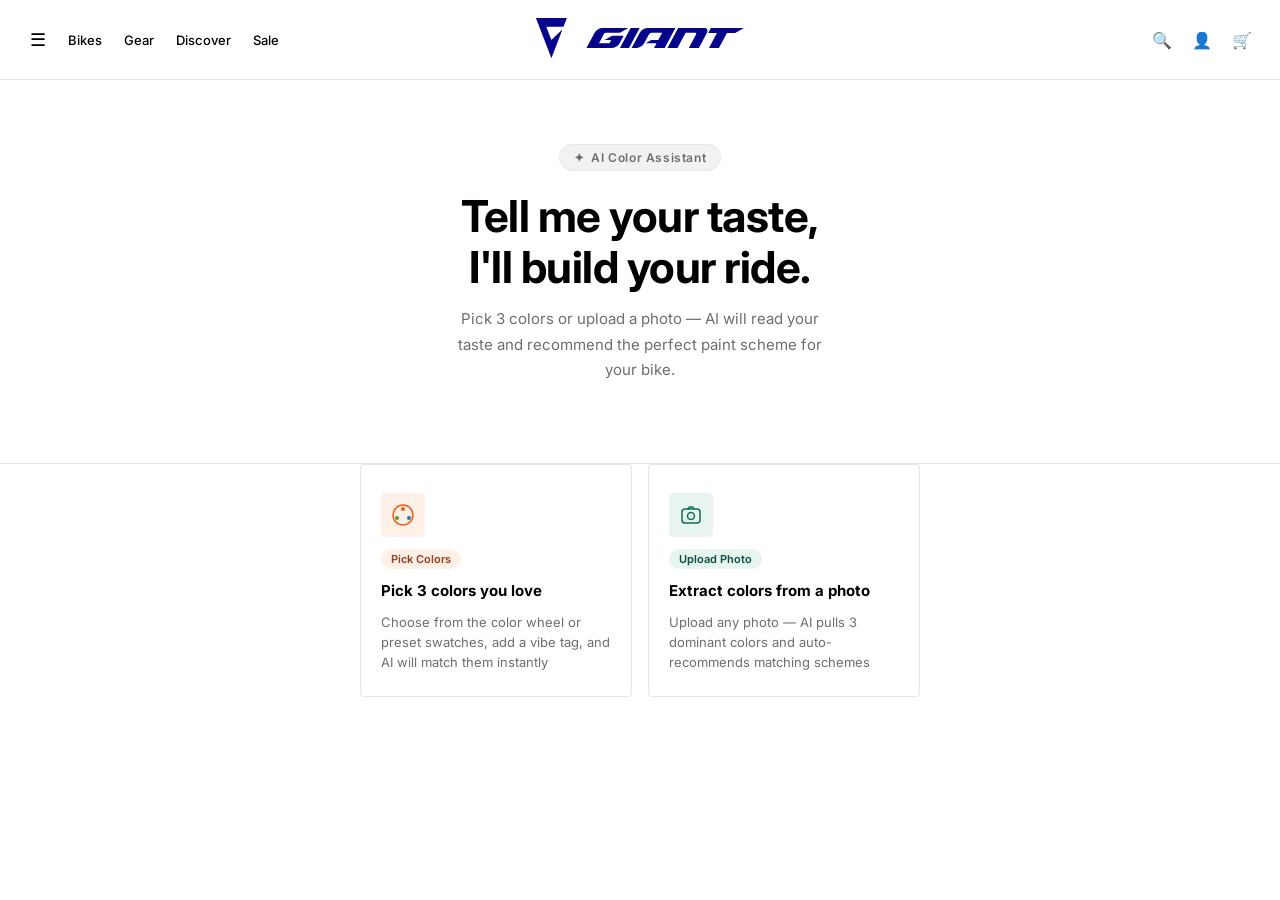
==== ai-color-match.html @ a57afad5 "Initial commit - Giant Propel Advanced SL 2027 bike customizer" ====
<!DOCTYPE html>
<html lang="en">
<head>
<meta charset="UTF-8">
<meta name="viewport" content="width=device-width, initial-scale=1.0">
<title>AI Color Match — Giant Custom Paint Program</title>
<link rel="preconnect" href="https://fonts.googleapis.com">
<link href="https://fonts.googleapis.com/css2?family=Inter:wght@300;400;500;600;700;800&display=swap" rel="stylesheet">
<style>
/* ── Reset & Tokens ────────────────────────────────────── */
*,*::before,*::after{box-sizing:border-box;margin:0;padding:0}
:root{
  --black:#000;--white:#fff;
  --gray-50:#F2F2F2;--gray-100:#E5E5E5;--gray-200:#D0D0D0;
  --gray-400:#9A9A9A;--gray-600:#6E6E6E;--gray-900:#111;
  --orange:#E8601A;--blue:#3A6EA5;--ice:#D4EAF7;
  --silver:#C0C0C0;--g-white:#F5F5F5;--g-black:#1A1A1A;
  --green:#639922;--pink:#993556;
  --radius-sm:3px;--radius-md:5px;--radius-lg:8px;--radius-full:999px;
  --giant-blue:#06038D;
  --nav-h:80px;
  --ease:cubic-bezier(.4,0,.2,1);
  --dur:.28s;
}
body{font-family:'Inter','Helvetica Neue',Arial,sans-serif;-webkit-font-smoothing:antialiased;background:var(--white);color:var(--black);min-height:100vh;overflow-x:hidden}
button{cursor:pointer;font-family:inherit;border:none;background:none}
input{font-family:inherit}
svg{display:block}

/* ── Screen router ─────────────────────────────────────── */
.screen{display:none;min-height:100vh;flex-direction:column;animation:fadeUp var(--dur) var(--ease) both}
.screen.active{display:flex}
@keyframes fadeUp{from{opacity:0;transform:translateY(12px)}to{opacity:1;transform:none}}

/* ── Site Nav (shared, matches bike-customizer) ─────────── */
.site-nav{
  position:sticky;top:0;z-index:50;
  height:var(--nav-h);background:var(--white);border-bottom:1px solid var(--gray-100);
  display:grid;grid-template-columns:1fr auto 1fr;align-items:center;
  padding:0 20px;flex-shrink:0;
}
.nav-left{display:flex;align-items:center;gap:2px;}
.nav-hamburger{width:36px;height:36px;display:flex;align-items:center;justify-content:center;background:none;border:none;cursor:pointer;font-size:18px;color:var(--black);border-radius:4px;transition:background .12s;}
.nav-hamburger:hover{background:var(--gray-50);}
.nav-link{font-size:13px;font-weight:500;color:var(--black);padding:8px 10px;background:none;border:none;cursor:pointer;white-space:nowrap;border-radius:4px;transition:background .12s;}
.nav-link:hover{background:var(--gray-50);}
.nav-center{display:flex;justify-content:center;align-items:center;}
.nav-center img{height:60px;}
.nav-right{display:flex;align-items:center;justify-content:flex-end;gap:4px;}
.nav-icon{width:36px;height:36px;display:flex;align-items:center;justify-content:center;background:none;border:none;cursor:pointer;font-size:16px;color:var(--black);border-radius:4px;transition:background .12s;}
.nav-icon:hover{background:var(--gray-50);}
/* Back strip below nav for inner screens */
.page-back{display:flex;align-items:center;justify-content:space-between;padding:10px 0 4px;margin-bottom:4px;}
.btn-back-link{font-size:13px;font-weight:600;color:var(--gray-600);display:inline-flex;align-items:center;gap:5px;padding:5px 0;background:none;border:none;cursor:pointer;border-radius:3px;transition:color .15s;}
.btn-back-link:hover{color:var(--black);}
.nav-step{font-size:11px;font-weight:600;color:var(--gray-400);letter-spacing:.05em;}

/* ── Buttons ───────────────────────────────────────────── */
.btn{display:inline-flex;align-items:center;justify-content:center;gap:8px;padding:0 20px;height:44px;border-radius:3px;font-size:13px;font-weight:700;letter-spacing:.04em;transition:all .18s;white-space:nowrap}
.btn-primary{background:var(--black);color:var(--white)}
.btn-primary:hover{opacity:.82}
.btn-primary:disabled{background:var(--gray-200);color:var(--gray-400);cursor:not-allowed}
.btn-outline{background:var(--white);color:var(--black);border:1px solid var(--gray-200)}
.btn-outline:hover{border-color:var(--black)}
.btn-ghost{color:var(--gray-600)}
.btn-ghost:hover{color:var(--black)}
.btn-lg{height:50px;font-size:13px;padding:0 28px;border-radius:3px;text-transform:uppercase;}
.btn-full{width:100%}

/* ── Cards ─────────────────────────────────────────────── */
.card{background:var(--white);border-radius:4px;border:1px solid var(--gray-100)}

/* ── Page container ────────────────────────────────────── */
.page{flex:1;max-width:600px;margin:0 auto;padding:32px 20px 48px;width:100%}
.page-title{font-size:20px;font-weight:800;letter-spacing:-.02em;margin-bottom:6px}
.page-sub{font-size:14px;color:var(--gray-600);line-height:1.6;margin-bottom:28px}

/* ── Section label ─────────────────────────────────────── */
.lbl{font-size:11px;font-weight:600;letter-spacing:.1em;text-transform:uppercase;color:var(--gray-400);margin-bottom:10px}

/* ════════════════════════════════════════════════════════
   SCREEN 0 — ENTRY
═══════════════════════════════════════════════════════ */
#s-entry .hero{
  padding:64px 32px 44px;text-align:center;background:var(--white);
  border-bottom:1px solid var(--gray-100);
}
#s-entry .hero h1{font-size:clamp(28px,5vw,42px);font-weight:800;line-height:1.1;letter-spacing:-.03em;margin-bottom:14px}
#s-entry .hero p{font-size:15px;color:var(--gray-600);max-width:380px;margin:0 auto 32px;line-height:1.7}
.entry-cards{display:grid;grid-template-columns:1fr 1fr;gap:16px;max-width:600px;margin:0 auto;padding:0 20px 60px}
.entry-card{
  padding:28px 20px 24px;background:var(--white);border-radius:4px;
  border:1px solid var(--gray-100);cursor:pointer;transition:border-color .18s,transform .18s;
  display:flex;flex-direction:column;gap:12px;text-align:left;
}
.entry-card:hover{border-color:var(--black);transform:translateY(-2px)}
.entry-card-icon{
  width:44px;height:44px;border-radius:var(--radius-md);
  display:flex;align-items:center;justify-content:center;font-size:20px;
}
.entry-card h3{font-size:15px;font-weight:700}
.entry-card p{font-size:13px;color:var(--gray-600);line-height:1.55}
.entry-card .badge{font-size:11px;font-weight:600;padding:3px 10px;border-radius:var(--radius-full);width:fit-content}

/* ════════════════════════════════════════════════════════
   SCREEN 1A — COLOR PICKER
═══════════════════════════════════════════════════════ */
.color-wheel-wrap{
  position:relative;width:200px;height:200px;margin:0 auto 24px;cursor:crosshair;
}
#hueCanvas{border-radius:50%;display:block}
.wheel-cursor{
  position:absolute;width:18px;height:18px;border-radius:50%;border:2.5px solid var(--white);
  box-shadow:0 0 0 1.5px rgba(0,0,0,.3);pointer-events:none;transform:translate(-50%,-50%);
  transition:background .05s;
}

.presets{display:flex;gap:8px;flex-wrap:wrap;margin-bottom:24px}
.preset-sw{
  width:32px;height:32px;border-radius:50%;cursor:pointer;border:2px solid transparent;
  transition:transform .15s,border-color .15s;flex-shrink:0;position:relative;
}
.preset-sw:hover{transform:scale(1.15)}
.preset-sw.active::after{
  content:'';position:absolute;inset:-4px;border-radius:50%;border:2px solid var(--black);
}

.slots{display:flex;gap:10px;margin-bottom:24px}
.slot{
  flex:1;height:60px;border-radius:var(--radius-md);border:1.5px dashed var(--gray-200);
  display:flex;align-items:center;justify-content:center;position:relative;overflow:hidden;
  cursor:pointer;transition:border-color .15s;
}
.slot:hover{border-color:var(--gray-400)}
.slot.filled{border-style:solid;border-color:transparent}
.slot-empty-txt{font-size:12px;color:var(--gray-400)}
.slot-name{position:absolute;bottom:5px;left:0;right:0;text-align:center;font-size:10px;font-weight:600;color:rgba(255,255,255,.9)}
.slot-name.dark{color:rgba(0,0,0,.5)}
.slot-del{
  position:absolute;top:4px;right:4px;width:16px;height:16px;border-radius:50%;
  background:rgba(0,0,0,.3);color:var(--white);font-size:9px;display:none;
  align-items:center;justify-content:center;line-height:1;
}
.slot.filled:hover .slot-del{display:flex}

.mood-tags{display:flex;flex-wrap:wrap;gap:8px;margin-bottom:28px}
.mood-tag{
  padding:5px 14px;border-radius:3px;font-size:12px;font-weight:600;
  letter-spacing:.03em;
  border:1px solid var(--gray-200);background:var(--white);color:var(--gray-600);
  cursor:pointer;transition:all .15s;
}
.mood-tag:hover{border-color:var(--black);color:var(--black)}
.mood-tag.active{background:var(--black);color:var(--white);border-color:var(--black)}

/* ════════════════════════════════════════════════════════
   SCREEN 1B — PHOTO UPLOAD
═══════════════════════════════════════════════════════ */
.drop-zone{
  border:2px dashed var(--gray-200);border-radius:4px;
  padding:48px 24px;text-align:center;cursor:pointer;transition:border-color .18s,background .18s;
  margin-bottom:20px;
}
.drop-zone:hover,.drop-zone.drag-over{border-color:var(--black);background:#f9f9f9}
.drop-icon{
  width:52px;height:52px;border-radius:var(--radius-md);background:var(--gray-50);
  border:1px solid var(--gray-100);display:flex;align-items:center;justify-content:center;
  margin:0 auto 14px;font-size:22px;
}
.drop-zone h3{font-size:15px;font-weight:600;margin-bottom:6px}
.drop-zone p{font-size:13px;color:var(--gray-600)}
.drop-btn-row{display:flex;gap:10px;justify-content:center;margin-top:16px}

.photo-result-wrap{display:none}
.photo-preview-box{
  position:relative;width:100%;padding-top:56.25%;border-radius:var(--radius-md);
  overflow:hidden;background:var(--gray-100);margin-bottom:16px;
}
.photo-preview-box img,.photo-preview-box canvas{
  position:absolute;inset:0;width:100%;height:100%;object-fit:cover;
}
.photo-preview-box canvas{pointer-events:none}
.pin{
  position:absolute;width:30px;height:30px;border-radius:50%;border:2.5px solid var(--white);
  box-shadow:0 1px 6px rgba(0,0,0,.3);cursor:grab;transform:translate(-50%,-50%);
  transition:transform .1s;display:flex;align-items:center;justify-content:center;
  font-size:10px;font-weight:700;color:var(--white);
}
.pin:active{cursor:grabbing;transform:translate(-50%,-50%) scale(1.15)}
.pin.dark-label{color:rgba(0,0,0,.6)}

.extracted-swatches{display:flex;gap:10px;margin-bottom:8px}
.ext-sw{
  flex:1;border-radius:var(--radius-md);overflow:hidden;
  border:1px solid var(--gray-100);transition:border-color .15s;
}
.ext-sw:hover{border-color:var(--gray-400)}
.ext-color{height:48px;transition:background .3s}
.ext-info{padding:8px 10px;display:flex;justify-content:space-between;align-items:center}
.ext-hex{font-size:11px;font-weight:600;font-family:monospace;color:var(--gray-600)}
.ext-swap{font-size:11px;color:var(--gray-400);text-decoration:underline;cursor:pointer}
.ext-swap:hover{color:var(--black)}

/* ════════════════════════════════════════════════════════
   SCREEN 2 — AI LOADING
═══════════════════════════════════════════════════════ */
#s-loading{background:var(--white);align-items:center;justify-content:center}
.loading-center{text-align:center;padding:40px 24px}
.spinner-ring{
  width:72px;height:72px;border-radius:50%;margin:0 auto 32px;
  border:3px solid var(--gray-100);border-top-color:var(--black);
  animation:spin .9s linear infinite;
}
@keyframes spin{to{transform:rotate(360deg)}}
.loading-msg{font-size:17px;font-weight:600;margin-bottom:8px;min-height:28px}
.loading-sub{font-size:13px;color:var(--gray-600);min-height:20px}
.loading-colors{display:flex;gap:10px;justify-content:center;margin-top:28px}
.loading-color-dot{width:20px;height:20px;border-radius:50%;animation:pulse 1.2s ease-in-out infinite}
.loading-color-dot:nth-child(2){animation-delay:.2s}
.loading-color-dot:nth-child(3){animation-delay:.4s}
@keyframes pulse{0%,100%{transform:scale(1);opacity:.6}50%{transform:scale(1.3);opacity:1}}

/* ════════════════════════════════════════════════════════
   SCREEN 3 — RESULTS
═══════════════════════════════════════════════════════ */
.input-summary{
  display:flex;align-items:center;gap:8px;padding:10px 14px;
  background:var(--gray-50);border-radius:4px;margin-bottom:24px;
  border:1px solid var(--gray-100);
}
.inp-dot{width:22px;height:22px;border-radius:50%;flex-shrink:0;border:1px solid var(--gray-100)}
.inp-sep{font-size:12px;color:var(--gray-400)}
.inp-mood{margin-left:auto;font-size:11px;color:var(--gray-600);background:var(--white);padding:3px 10px;border-radius:var(--radius-full);border:1px solid var(--gray-100)}

.result-cards{display:flex;flex-direction:column;gap:12px;margin-bottom:24px}
.result-card{
  border-radius:4px;border:2px solid var(--gray-100);overflow:hidden;
  cursor:pointer;transition:border-color .18s,box-shadow .18s;
}
.result-card:hover{border-color:var(--gray-400)}
.result-card.active{border-color:var(--black);box-shadow:0 0 0 1px var(--black)}
.result-preview{
  height:130px;position:relative;display:flex;align-items:center;justify-content:center;
  overflow:hidden;
}
.result-badge{
  position:absolute;top:10px;left:10px;font-size:10px;font-weight:700;
  padding:3px 9px;border-radius:var(--radius-full);letter-spacing:.04em;
}
.result-body{padding:14px 16px;display:flex;justify-content:space-between;align-items:center;background:var(--white)}
.result-name{font-size:14px;font-weight:700;margin-bottom:3px}
.result-desc{font-size:12px;color:var(--gray-600)}
.result-right{display:flex;flex-direction:column;align-items:flex-end;gap:6px}
.res-dots{display:flex;gap:5px}
.res-dot{width:18px;height:18px;border-radius:50%;border:1px solid var(--gray-100)}
.match-pct{font-size:11px;font-weight:600;color:var(--gray-600);background:var(--gray-50);padding:2px 8px;border-radius:var(--radius-full)}

/* Bike SVG mini in results */
.bike-mini{width:140px;height:80px;flex-shrink:0}

/* Regenerate row */
.regen-row{display:flex;align-items:center;gap:10px;padding:12px 0 0;border-top:1px solid var(--gray-100);margin-bottom:20px}
.regen-row p{font-size:13px;color:var(--gray-600)}
.regen-count{font-size:12px;color:var(--gray-400);margin-left:auto}

/* ════════════════════════════════════════════════════════
   SCREEN 4 — APPLIED
═══════════════════════════════════════════════════════ */
#s-applied .applied-hero{
  background:var(--black);color:var(--white);text-align:center;
  padding:52px 24px 40px;
}
#s-applied .applied-hero h2{font-size:24px;font-weight:700;margin-bottom:8px}
#s-applied .applied-hero p{font-size:14px;color:rgba(255,255,255,.6);line-height:1.6}
.applied-preview{
  max-width:600px;margin:0 auto;padding:28px 20px;
}
.applied-bike{
  background:var(--white);border-radius:4px;border:1px solid var(--gray-100);
  padding:32px 24px;text-align:center;margin-bottom:20px;
}
#appliedBike{width:100%;max-width:420px;margin:0 auto}
.applied-scheme{
  display:flex;gap:10px;align-items:center;padding:16px;
  background:var(--white);border-radius:4px;border:1px solid var(--gray-100);
  margin-bottom:12px;
}
.applied-scheme-name{font-size:14px;font-weight:700;flex:1}
.applied-scheme-dots{display:flex;gap:6px}
.applied-scheme-dot{width:22px;height:22px;border-radius:50%;border:1px solid var(--gray-100)}
.applied-actions{display:flex;gap:10px}

/* ── Step indicator ────────────────────────────────────── */
.steps{display:flex;align-items:center;gap:0;margin-bottom:28px}
.step-node{display:flex;align-items:center;gap:6px;font-size:13px;font-weight:500;color:var(--gray-400)}
.step-node.done{color:var(--gray-400)}
.step-node.active{color:var(--black)}
.step-num{width:24px;height:24px;border-radius:50%;border:1.5px solid currentColor;display:flex;align-items:center;justify-content:center;font-size:11px;font-weight:700;flex-shrink:0}
.step-node.done .step-num{background:var(--black);border-color:var(--black);color:var(--white)}
.step-line{flex:1;height:1px;background:var(--gray-100);margin:0 8px}

/* ── Toast ─────────────────────────────────────────────── */
#toast{
  position:fixed;bottom:24px;left:50%;transform:translateX(-50%) translateY(80px);
  background:var(--black);color:var(--white);padding:10px 20px;border-radius:var(--radius-full);
  font-size:13px;font-weight:500;z-index:200;transition:transform .3s var(--ease),opacity .3s;
  opacity:0;white-space:nowrap;
}
#toast.show{transform:translateX(-50%) translateY(0);opacity:1}

/* ── Responsive ────────────────────────────────────────── */
@media(max-width:520px){
  .entry-cards{grid-template-columns:1fr}
  .site-nav{padding:0 12px}
  .nav-link{display:none}
  .page{padding:24px 16px 40px}
}
</style>
</head>
<body>

<!-- ══════════════════════════════════════════════════════
     SCREEN 0 — ENTRY
════════════════════════════════════════════════════════ -->
<section id="s-entry" class="screen active">
  <nav class="site-nav">
    <div class="nav-left">
      <button class="nav-hamburger">&#9776;</button>
      <button class="nav-link">Bikes</button>
      <button class="nav-link">Gear</button>
      <button class="nav-link">Discover</button>
      <button class="nav-link">Sale</button>
    </div>
    <div class="nav-center">
      <a href="bike-customizer.html"><img src="images/Giant_logo.svg" alt="Giant"></a>
    </div>
    <div class="nav-right">
      <button class="nav-icon">&#128269;</button>
      <button class="nav-icon">&#128100;</button>
      <button class="nav-icon">&#128722;</button>
    </div>
  </nav>

  <div class="hero">
    <div style="max-width:600px;margin:0 auto">
      <div style="display:inline-flex;align-items:center;gap:6px;background:var(--gray-50);border:1px solid var(--gray-100);border-radius:var(--radius-full);padding:5px 14px;font-size:12px;font-weight:600;color:var(--gray-600);letter-spacing:.05em;margin-bottom:20px">
        ✦ &nbsp;AI Color Assistant
      </div>
      <h1 style="font-size:clamp(28px,5vw,44px);font-weight:700;line-height:1.15;letter-spacing:-.5px;margin-bottom:14px">
        Tell me your taste,<br>I'll build your ride.
      </h1>
      <p style="font-size:15px;color:var(--gray-600);max-width:380px;margin:0 auto 36px;line-height:1.7">
        Pick 3 colors or upload a photo — AI will read your taste and recommend the perfect paint scheme for your bike.
      </p>
    </div>
  </div>

  <div class="entry-cards">
    <div class="entry-card" onclick="goto('picker')">
      <div class="entry-card-icon" style="background:#FFF0E8">
        <svg width="22" height="22" viewBox="0 0 22 22" fill="none">
          <circle cx="11" cy="11" r="10" stroke="#E8601A" stroke-width="1.5"/>
          <circle cx="11" cy="5"  r="2" fill="#E8601A"/>
          <circle cx="17" cy="14" r="2" fill="#3A6EA5"/>
          <circle cx="5"  cy="14" r="2" fill="#639922"/>
        </svg>
      </div>
      <div class="badge" style="background:#FFF0E8;color:#993C1D">Pick Colors</div>
      <h3>Pick 3 colors you love</h3>
      <p>Choose from the color wheel or preset swatches, add a vibe tag, and AI will match them instantly</p>
    </div>
    <div class="entry-card" onclick="goto('photo')">
      <div class="entry-card-icon" style="background:#E8F4EE">
        <svg width="22" height="22" viewBox="0 0 22 22" fill="none">
          <rect x="2" y="5" width="18" height="14" rx="3" stroke="#0F6E56" stroke-width="1.5"/>
          <circle cx="11" cy="12" r="3.5" stroke="#0F6E56" stroke-width="1.5"/>
          <path d="M8 5L9.5 3h3L14 5" stroke="#0F6E56" stroke-width="1.5" stroke-linecap="round"/>
        </svg>
      </div>
      <div class="badge" style="background:#E8F4EE;color:#085041">Upload Photo</div>
      <h3>Extract colors from a photo</h3>
      <p>Upload any photo — AI pulls 3 dominant colors and auto-recommends matching schemes</p>
    </div>
  </div>
</section>

<!-- ══════════════════════════════════════════════════════
     SCREEN 1A — COLOR PICKER
════════════════════════════════════════════════════════ -->
<section id="s-picker" class="screen">
  <nav class="site-nav">
    <div class="nav-left">
      <button class="nav-hamburger">&#9776;</button>
      <button class="nav-link">Bikes</button>
      <button class="nav-link">Gear</button>
      <button class="nav-link">Discover</button>
      <button class="nav-link">Sale</button>
    </div>
    <div class="nav-center">
      <a href="bike-customizer.html"><img src="images/Giant_logo.svg" alt="Giant"></a>
    </div>
    <div class="nav-right">
      <button class="nav-icon">&#128269;</button>
      <button class="nav-icon">&#128100;</button>
      <button class="nav-icon">&#128722;</button>
    </div>
  </nav>

  <div class="page">
    <div class="page-back">
      <button class="btn-back-link" onclick="goto('entry')">← Back</button>
      <span class="nav-step" id="pickerStepLbl">0 / 3 selected</span>
    </div>
    <div class="steps">
      <div class="step-node active" id="step1A"><div class="step-num">1</div><span>Colors</span></div>
      <div class="step-line"></div>
      <div class="step-node" id="step2A"><div class="step-num">2</div><span>AI Match</span></div>
      <div class="step-line"></div>
      <div class="step-node" id="step3A"><div class="step-num">3</div><span>Schemes</span></div>
    </div>

    <h2 class="page-title">Pick 3 colors you love</h2>
    <p class="page-sub">Don't overthink it — AI will find the scheme that matches your taste</p>

    <!-- Hue ring -->
    <div class="lbl">Color wheel</div>
    <div class="color-wheel-wrap" id="wheelWrap">
      <canvas id="hueCanvas" width="200" height="200"></canvas>
      <div class="wheel-cursor" id="wheelCursor"></div>
    </div>

    <!-- Brightness slider -->
    <div style="display:flex;align-items:center;gap:10px;margin-bottom:22px">
      <span style="font-size:12px;color:var(--gray-400)">Dark</span>
      <input type="range" id="brightness" min="0" max="100" value="70" style="flex:1">
      <span style="font-size:12px;color:var(--gray-400)">Light</span>
      <div id="currentColor" style="width:28px;height:28px;border-radius:50%;border:2px solid var(--gray-100);flex-shrink:0"></div>
    </div>

    <!-- Presets -->
    <div class="lbl">Giant official colors</div>
    <div class="presets" id="presets"></div>

    <!-- Slots -->
    <div class="lbl">Selected colors (up to 3)</div>
    <div class="slots" id="slots">
      <div class="slot" id="slot0" data-idx="0"><span class="slot-empty-txt">+ Add</span></div>
      <div class="slot" id="slot1" data-idx="1"><span class="slot-empty-txt">+ Add</span></div>
      <div class="slot" id="slot2" data-idx="2"><span class="slot-empty-txt">+ Add</span></div>
    </div>

    <!-- Mood tags -->
    <div class="lbl">Vibe tags (optional)</div>
    <div class="mood-tags" id="moodTags"></div>

    <button class="btn btn-primary btn-lg btn-full" id="pickerNext" onclick="runAI()" disabled>
      Let AI match colors ✦
    </button>
  </div>
</section>

<!-- ══════════════════════════════════════════════════════
     SCREEN 1B — PHOTO UPLOAD
════════════════════════════════════════════════════════ -->
<section id="s-photo" class="screen">
  <nav class="site-nav">
    <div class="nav-left">
      <button class="nav-hamburger">&#9776;</button>
      <button class="nav-link">Bikes</button>
      <button class="nav-link">Gear</button>
      <button class="nav-link">Discover</button>
      <button class="nav-link">Sale</button>
    </div>
    <div class="nav-center">
      <a href="bike-customizer.html"><img src="images/Giant_logo.svg" alt="Giant"></a>
    </div>
    <div class="nav-right">
      <button class="nav-icon">&#128269;</button>
      <button class="nav-icon">&#128100;</button>
      <button class="nav-icon">&#128722;</button>
    </div>
  </nav>

  <div class="page">
    <div class="page-back">
      <button class="btn-back-link" onclick="goto('entry')">← Back</button>
      <span class="nav-step">Upload Photo</span>
    </div>
    <div class="steps">
      <div class="step-node active"><div class="step-num">1</div><span>Photo</span></div>
      <div class="step-line"></div>
      <div class="step-node" id="step2B"><div class="step-num">2</div><span>AI Match</span></div>
      <div class="step-line"></div>
      <div class="step-node"><div class="step-num">3</div><span>Schemes</span></div>
    </div>

    <h2 class="page-title">Upload a photo you love</h2>
    <p class="page-sub">A landscape, outfit, building — anything that inspires you</p>

    <!-- Drop zone -->
    <div class="drop-zone" id="dropZone" onclick="document.getElementById('fileInput').click()"
         ondragover="event.preventDefault();this.classList.add('drag-over')"
         ondragleave="this.classList.remove('drag-over')"
         ondrop="handleDrop(event)">
      <div class="drop-icon">📷</div>
      <h3>Drop a photo here</h3>
      <p>or click to browse (JPG / PNG, max 10 MB)</p>
      <div class="drop-btn-row">
        <button class="btn btn-outline" style="height:36px;font-size:13px" onclick="event.stopPropagation();document.getElementById('fileInput').click()">Browse files</button>
      </div>
    </div>
    <input type="file" id="fileInput" accept="image/*" style="display:none" onchange="handleFile(this.files[0])">

    <!-- Photo result -->
    <div class="photo-result-wrap" id="photoResult">
      <div class="lbl">Your photo</div>
      <div class="photo-preview-box" id="photoBox">
        <img id="photoImg" src="" alt="uploaded photo">
        <canvas id="photoCanvas" id="photoCanvas"></canvas>
        <!-- pins injected by JS -->
      </div>
      <p style="font-size:12px;color:var(--gray-600);margin-bottom:14px">
        Drag pins to adjust sample points · click a swatch to replace manually
      </p>
      <div class="lbl">3 extracted colors</div>
      <div class="extracted-swatches" id="extSwatches"></div>

      <div class="mood-tags" id="moodTagsB" style="margin:16px 0 24px"></div>

      <div style="display:flex;gap:10px">
        <button class="btn btn-outline" style="flex:1" onclick="resetPhoto()">Upload again</button>
        <button class="btn btn-primary" style="flex:2" onclick="runAI()">Match these 3 colors ✦</button>
      </div>
    </div>
  </div>
</section>

<!-- ══════════════════════════════════════════════════════
     SCREEN 2 — AI LOADING
════════════════════════════════════════════════════════ -->
<section id="s-loading" class="screen">
  <div class="loading-center">
    <div class="spinner-ring"></div>
    <div class="loading-msg" id="loadingMsg">Reading your taste...</div>
    <div class="loading-sub" id="loadingSub">One moment</div>
    <div class="loading-colors" id="loadingDots"></div>
  </div>
</section>

<!-- ══════════════════════════════════════════════════════
     SCREEN 3 — RESULTS
════════════════════════════════════════════════════════ -->
<section id="s-results" class="screen">
  <nav class="site-nav">
    <div class="nav-left">
      <button class="nav-hamburger">&#9776;</button>
      <button class="nav-link">Bikes</button>
      <button class="nav-link">Gear</button>
      <button class="nav-link">Discover</button>
      <button class="nav-link">Sale</button>
    </div>
    <div class="nav-center">
      <a href="bike-customizer.html"><img src="images/Giant_logo.svg" alt="Giant"></a>
    </div>
    <div class="nav-right">
      <button class="nav-icon">&#128269;</button>
      <button class="nav-icon">&#128100;</button>
      <button class="nav-icon">&#128722;</button>
    </div>
  </nav>

  <div class="page">
    <div class="page-back">
      <button class="btn-back-link" onclick="goto(state.source||'picker')" id="resultsBackBtn">← Change colors</button>
      <span class="nav-step">Pick a scheme</span>
    </div>
    <div class="steps">
      <div class="step-node done"><div class="step-num">1</div><span>Colors</span></div>
      <div class="step-line"></div>
      <div class="step-node done"><div class="step-num">2</div><span>AI Match</span></div>
      <div class="step-line"></div>
      <div class="step-node active"><div class="step-num">3</div><span>Schemes</span></div>
    </div>

    <h2 class="page-title">AI picked 3 schemes for you</h2>
    <p class="page-sub">Based on your colors and vibe — pick the one that feels right</p>

    <div class="input-summary" id="inputSummary"></div>

    <div class="result-cards" id="resultCards"></div>

    <div class="regen-row">
      <p>Not feeling this batch?</p>
      <button class="btn btn-ghost" onclick="regenResults()" style="font-size:13px">Generate another set ↻</button>
      <span class="regen-count" id="regenCount">1 set generated</span>
    </div>

    <button class="btn btn-primary btn-lg btn-full" id="applyBtn" onclick="applyScheme()" disabled>
      Apply this scheme &amp; customize →
    </button>
  </div>
</section>

<!-- ══════════════════════════════════════════════════════
     SCREEN 4 — APPLIED
════════════════════════════════════════════════════════ -->
<section id="s-applied" class="screen">
  <nav class="site-nav">
    <div class="nav-left">
      <button class="nav-hamburger">&#9776;</button>
      <button class="nav-link">Bikes</button>
      <button class="nav-link">Gear</button>
      <button class="nav-link">Discover</button>
      <button class="nav-link">Sale</button>
    </div>
    <div class="nav-center">
      <a href="bike-customizer.html"><img src="images/Giant_logo.svg" alt="Giant"></a>
    </div>
    <div class="nav-right">
      <button class="nav-icon">&#128269;</button>
      <button class="nav-icon">&#128100;</button>
      <button class="nav-icon">&#128722;</button>
    </div>
  </nav>

  <div class="applied-hero">
    <div style="font-size:32px;margin-bottom:14px">🎨</div>
    <h2>Color scheme applied!</h2>
    <p>Your dream scheme is ready.<br>Jump into the customizer and finish your bike.</p>
  </div>

  <div class="applied-preview">
    <div class="applied-bike">
      <svg id="appliedBike" viewBox="0 0 500 340" fill="none" xmlns="http://www.w3.org/2000/svg">
        <circle cx="120" cy="260" r="90" stroke="#CCCCCC" stroke-width="8" fill="none"/>
        <circle cx="120" cy="260" r="12" fill="#CCCCCC"/>
        <circle cx="380" cy="260" r="90" stroke="#CCCCCC" stroke-width="8" fill="none"/>
        <circle cx="380" cy="260" r="12" fill="#CCCCCC"/>
        <line x1="120" y1="170" x2="120" y2="260" stroke="#ddd" stroke-width="2"/>
        <line x1="30"  y1="260" x2="120" y2="260" stroke="#ddd" stroke-width="2"/>
        <line x1="184" y1="196" x2="120" y2="260" stroke="#ddd" stroke-width="2"/>
        <line x1="380" y1="170" x2="380" y2="260" stroke="#ddd" stroke-width="2"/>
        <line x1="290" y1="260" x2="380" y2="260" stroke="#ddd" stroke-width="2"/>
        <line x1="444" y1="196" x2="380" y2="260" stroke="#ddd" stroke-width="2"/>
        <path id="abFrame" d="M190 240 L240 130 L310 130 L380 240" stroke="#E8601A" stroke-width="9" fill="none" stroke-linecap="round" stroke-linejoin="round"/>
        <line id="abSeat" x1="240" y1="130" x2="220" y2="240" stroke="#E8601A" stroke-width="9" stroke-linecap="round"/>
        <line x1="190" y1="240" x2="380" y2="240" stroke="#E8601A" stroke-width="7" stroke-linecap="round"/>
        <line id="abFork" x1="310" y1="130" x2="120" y2="240" stroke="#E8601A" stroke-width="8" stroke-linecap="round"/>
        <line x1="240" y1="130" x2="240" y2="90" stroke="#E8601A" stroke-width="9" stroke-linecap="round"/>
        <path d="M210 88 Q240 75 270 88" stroke="#1A1A1A" stroke-width="6" fill="none" stroke-linecap="round"/>
        <line x1="200" y1="130" x2="200" y2="100" stroke="#E8601A" stroke-width="7" stroke-linecap="round"/>
        <path d="M178 98 Q200 88 222 98" stroke="#1A1A1A" stroke-width="5" fill="none" stroke-linecap="round"/>
        <circle cx="220" cy="240" r="14" fill="#888"/>
        <circle cx="220" cy="240" r="28" stroke="#888" stroke-width="4" fill="none"/>
      </svg>
      <p style="font-size:12px;color:var(--gray-400);margin-top:14px" id="appliedSchemeName"></p>
    </div>

    <div class="applied-scheme" id="appliedSchemeInfo"></div>

    <div class="applied-actions">
      <button class="btn btn-outline" style="flex:1;height:48px" onclick="goto('results')">Change scheme</button>
      <button class="btn btn-primary" style="flex:2;height:48px" onclick="openCustomizer()">
        Start customizing →
      </button>
    </div>
    <p style="font-size:12px;color:var(--gray-400);text-align:center;margin-top:14px">Colors will be auto-loaded into the Design tab of the customizer</p>
  </div>
</section>

<!-- Toast -->
<div id="toast"></div>

<!-- ══════════════════════════════════════════════════════
     JAVASCRIPT
════════════════════════════════════════════════════════ -->
<script>
/* ─── State ─────────────────────────────────────────── */
const state = {
  source: 'picker',       // 'picker' | 'photo'
  pickedColors: [],       // [{hex, name}]
  photoColors: [],        // [{hex}]
  activeMoods: [],
  selectedScheme: null,
  regenCount: 1,
};

/* ─── Presets ────────────────────────────────────────── */
const PRESETS = [
  {hex:'#E8601A',name:'Glory Orange'},
  {hex:'#D4EAF7',name:'Ice Crystal'},
  {hex:'#3A6EA5',name:'Metal Blue'},
  {hex:'#F5F5F5',name:'Giant White',dark:true},
  {hex:'#1A1A1A',name:'Giant Black'},
  {hex:'#C0C0C0',name:'Brilliant Silver',dark:true},
  {hex:'#639922',name:'Forest Green'},
  {hex:'#993556',name:'Cherry Pink'},
  {hex:'#BA7517',name:'Amber Gold'},
  {hex:'#534AB7',name:'Deep Purple'},
];

const MOODS = ['Speed','Fresh','Bold','Minimal','Natural','Cool','Vivid','Mysterious'];

/* ─── Schemes library (3 sets × 3 schemes) ─────────── */
const SCHEME_SETS = [
  [
    {name:'Blaze Racer',    desc:'Orange body × Matte black mask × White logo',   body:'#E8601A', mask:'#1A1A1A', logo:'#F5F5F5', pct:98, dark:false},
    {name:'Arctic Explorer',desc:'Ice crystal × Deep sea blue × Black logo',      body:'#D4EAF7', mask:'#3A6EA5', logo:'#1A1A1A', pct:84, dark:true},
    {name:'White Eagle',    desc:'Pearl white × Orange accent × Silver logo',     body:'#F5F5F5', mask:'#E8601A', logo:'#C0C0C0', pct:76, dark:true},
  ],
  [
    {name:'Midnight Strike', desc:'Deep black × Silver trim × Red logo',          body:'#1A1A1A', mask:'#C0C0C0', logo:'#D85A30', pct:95, dark:false},
    {name:'Summit Run',      desc:'Forest green × White × Gold logo',             body:'#639922', mask:'#F5F5F5', logo:'#BA7517', pct:88, dark:false},
    {name:'Matte Purple',    desc:'Deep violet × Ice crystal × Silver logo',      body:'#534AB7', mask:'#D4EAF7', logo:'#C0C0C0', pct:80, dark:false},
  ],
  [
    {name:'Cherry Blossom',  desc:'Blush pink × Pearl white × Silver logo',       body:'#F4C0D1', mask:'#F5F5F5', logo:'#C0C0C0', pct:93, dark:true},
    {name:'Gold Sprint',     desc:'Amber gold × Black × White logo',              body:'#BA7517', mask:'#1A1A1A', logo:'#F5F5F5', pct:86, dark:false},
    {name:'Titanium Works',  desc:'Silver × Dark grey × Orange logo',             body:'#C0C0C0', mask:'#444',    logo:'#E8601A', pct:79, dark:true},
  ],
];

/* ─── Screen navigation ──────────────────────────────── */
function goto(id) {
  document.querySelectorAll('.screen').forEach(s => s.classList.remove('active'));
  const el = document.getElementById('s-' + id);
  el.classList.add('active');
  window.scrollTo(0, 0);
}

/* ─── Toast ──────────────────────────────────────────── */
function toast(msg) {
  const t = document.getElementById('toast');
  t.textContent = msg;
  t.classList.add('show');
  setTimeout(() => t.classList.remove('show'), 2200);
}

/* ═══════════════════════════════════════════════════════
   COLOR WHEEL
════════════════════════════════════════════════════════ */
let currentHue = 20, currentSat = 85, currentBri = 70;
let wheelDragging = false;

function initWheel() {
  const canvas = document.getElementById('hueCanvas');
  const ctx = canvas.getContext('2d');
  const cx = 100, cy = 100, r = 98;

  // Draw hue ring
  for (let deg = 0; deg < 360; deg++) {
    const startAngle = (deg - 0.5) * Math.PI / 180;
    const endAngle   = (deg + 1.5) * Math.PI / 180;
    ctx.beginPath();
    ctx.moveTo(cx, cy);
    ctx.arc(cx, cy, r, startAngle, endAngle);
    ctx.closePath();
    ctx.fillStyle = `hsl(${deg},80%,55%)`;
    ctx.fill();
  }
  // White inner circle
  ctx.beginPath();
  ctx.arc(cx, cy, 68, 0, Math.PI * 2);
  ctx.fillStyle = '#fff';
  ctx.fill();

  updateWheelCursor();
  updateCurrentColor();
}

function updateWheelCursor() {
  const wrap = document.getElementById('wheelWrap');
  const cur  = document.getElementById('wheelCursor');
  const r = 83;
  const angle = currentHue * Math.PI / 180;
  const x = 100 + r * Math.cos(angle);
  const y = 100 + r * Math.sin(angle);
  cur.style.left  = (x / 200 * 100) + '%';
  cur.style.top   = (y / 200 * 100) + '%';
  cur.style.background = `hsl(${currentHue},${currentSat}%,${currentBri}%)`;
}

function updateCurrentColor() {
  const hex = hslToHex(currentHue, currentSat, currentBri);
  document.getElementById('currentColor').style.background = hex;
  document.getElementById('wheelCursor').style.background = hex;
}

function hslToHex(h, s, l) {
  s /= 100; l /= 100;
  const a = s * Math.min(l, 1 - l);
  const f = n => { const k = (n + h / 30) % 12; return l - a * Math.max(-1, Math.min(k - 3, 9 - k, 1)); };
  return '#' + [f(0), f(8), f(4)].map(v => Math.round(v * 255).toString(16).padStart(2, '0')).join('');
}

function hexToHsl(hex) {
  let r = parseInt(hex.slice(1,3),16)/255,
      g = parseInt(hex.slice(3,5),16)/255,
      b = parseInt(hex.slice(5,7),16)/255;
  const max=Math.max(r,g,b),min=Math.min(r,g,b),l=(max+min)/2;
  let h=0,s=0;
  if(max!==min){const d=max-min;s=l>.5?d/(2-max-min):d/(max+min);switch(max){case r:h=(g-b)/d+(g<b?6:0);break;case g:h=(b-r)/d+2;break;case b:h=(r-g)/d+4;}h*=60;}
  return{h:Math.round(h),s:Math.round(s*100),l:Math.round(l*100)};
}

function isLight(hex) {
  const r=parseInt(hex.slice(1,3),16),g=parseInt(hex.slice(3,5),16),b=parseInt(hex.slice(5,7),16);
  return (r*299+g*587+b*114)/1000 > 160;
}

// Wheel events
document.getElementById('wheelWrap').addEventListener('mousedown', e => { wheelDragging = true; handleWheelMove(e); });
document.addEventListener('mousemove', e => { if (wheelDragging) handleWheelMove(e); });
document.addEventListener('mouseup', () => { wheelDragging = false; });
document.getElementById('wheelWrap').addEventListener('touchstart', e => { handleWheelMove(e.touches[0]); }, {passive:true});
document.getElementById('wheelWrap').addEventListener('touchmove', e => { handleWheelMove(e.touches[0]); e.preventDefault(); }, {passive:false});

function handleWheelMove(e) {
  const rect = document.getElementById('hueCanvas').getBoundingClientRect();
  const cx = rect.left + rect.width / 2;
  const cy = rect.top + rect.height / 2;
  const dx = e.clientX - cx;
  const dy = e.clientY - cy;
  const dist = Math.sqrt(dx*dx + dy*dy);
  if (dist < 20) return;
  currentHue = ((Math.atan2(dy, dx) * 180 / Math.PI) + 360) % 360;
  if (wheelDragging) addCurrentColorToSlot();
  updateWheelCursor();
  updateCurrentColor();
}

document.getElementById('brightness').addEventListener('input', function() {
  currentBri = +this.value;
  updateCurrentColor();
});

/* ─── Slots ─────────────────────────────────────────── */
function addCurrentColorToSlot() {
  if (state.pickedColors.length >= 3) return;
  const hex = hslToHex(currentHue, currentSat, currentBri);
  // Avoid near-duplicate
  const isDup = state.pickedColors.some(c => colorDist(c.hex, hex) < 25);
  if (isDup) return;
  state.pickedColors.push({hex, name: hex.toUpperCase()});
  renderSlots();
  updatePickerNext();
}

function colorDist(a, b) {
  const ra=parseInt(a.slice(1,3),16),ga=parseInt(a.slice(3,5),16),ba=parseInt(a.slice(5,7),16);
  const rb=parseInt(b.slice(1,3),16),gb=parseInt(b.slice(3,5),16),bb=parseInt(b.slice(5,7),16);
  return Math.sqrt((ra-rb)**2+(ga-gb)**2+(ba-bb)**2);
}

function renderSlots() {
  for (let i = 0; i < 3; i++) {
    const slot = document.getElementById('slot' + i);
    const c = state.pickedColors[i];
    if (c) {
      slot.classList.add('filled');
      slot.style.background = c.hex;
      slot.style.borderColor = c.hex;
      const light = isLight(c.hex);
      slot.innerHTML = `
        <span class="slot-name ${light?'dark':''}">${c.name}</span>
        <span class="slot-del" onclick="removeColor(${i},event)">✕</span>`;
    } else {
      slot.classList.remove('filled');
      slot.style.background = '';
      slot.style.borderColor = '';
      slot.innerHTML = `<span class="slot-empty-txt">${i < state.pickedColors.length ? '' : '+ Add'}</span>`;
    }
  }
  document.getElementById('pickerStepLbl').textContent = state.pickedColors.length + ' / 3 selected';
}

function removeColor(i, e) {
  e.stopPropagation();
  state.pickedColors.splice(i, 1);
  renderSlots();
  updatePickerNext();
}

function updatePickerNext() {
  document.getElementById('pickerNext').disabled = state.pickedColors.length < 2;
}

/* ─── Presets render ─────────────────────────────────── */
function initPresets() {
  const wrap = document.getElementById('presets');
  PRESETS.forEach(p => {
    const el = document.createElement('div');
    el.className = 'preset-sw';
    el.style.background = p.hex;
    if (p.dark) el.style.border = '2px solid var(--gray-200)';
    el.title = p.name;
    el.onclick = () => {
      if (state.pickedColors.length >= 3) { toast('3 colors max'); return; }
      const isDup = state.pickedColors.some(c => c.hex === p.hex);
      if (isDup) { toast('Already added that color'); return; }
      state.pickedColors.push({hex: p.hex, name: p.name});
      // Sync wheel
      const {h,s,l} = hexToHsl(p.hex);
      currentHue = h; currentSat = s; currentBri = l;
      document.getElementById('brightness').value = l;
      updateWheelCursor();
      updateCurrentColor();
      renderSlots();
      updatePickerNext();
      // Mark active
      document.querySelectorAll('.preset-sw').forEach(sw => sw.classList.remove('active'));
      el.classList.add('active');
    };
    wrap.appendChild(el);
  });
}

/* ─── Mood tags ──────────────────────────────────────── */
function initMoodTags(containerId) {
  const wrap = document.getElementById(containerId);
  MOODS.forEach(m => {
    const el = document.createElement('button');
    el.className = 'mood-tag';
    el.textContent = m;
    el.onclick = () => {
      const idx = state.activeMoods.indexOf(m);
      if (idx > -1) { state.activeMoods.splice(idx, 1); el.classList.remove('active'); }
      else { state.activeMoods.push(m); el.classList.add('active'); }
    };
    wrap.appendChild(el);
  });
}

/* ─── Slot click to add ──────────────────────────────── */
document.getElementById('slots').addEventListener('click', e => {
  const slot = e.target.closest('.slot');
  if (!slot) return;
  const idx = +slot.dataset.idx;
  if (idx >= state.pickedColors.length) {
    // Add current wheel color
    if (state.pickedColors.length >= 3) { toast('3 colors max'); return; }
    const hex = hslToHex(currentHue, currentSat, currentBri);
    state.pickedColors.push({hex, name: hex.toUpperCase()});
    renderSlots();
    updatePickerNext();
  }
});

/* ═══════════════════════════════════════════════════════
   PHOTO UPLOAD
════════════════════════════════════════════════════════ */
function handleDrop(e) {
  e.preventDefault();
  document.getElementById('dropZone').classList.remove('drag-over');
  const file = e.dataTransfer.files[0];
  if (file && file.type.startsWith('image/')) handleFile(file);
}

function handleFile(file) {
  if (!file) return;
  if (file.size > 10 * 1024 * 1024) { toast('File too large — please use an image under 10 MB'); return; }
  const reader = new FileReader();
  reader.onload = ev => showPhoto(ev.target.result);
  reader.readAsDataURL(file);
}

function showPhoto(src) {
  const img = document.getElementById('photoImg');
  img.src = src;
  img.onload = () => {
    document.getElementById('dropZone').style.display = 'none';
    document.getElementById('photoResult').style.display = 'block';
    extractColors(img);
    renderPins();
  };
}

function resetPhoto() {
  document.getElementById('dropZone').style.display = 'block';
  document.getElementById('photoResult').style.display = 'none';
  document.getElementById('photoImg').src = '';
  state.photoColors = [];
  document.getElementById('extSwatches').innerHTML = '';
  document.querySelectorAll('.pin').forEach(p => p.remove());
}

/* Extract dominant colors from image using canvas sampling */
const PIN_POS = [{x:.25,y:.3},{x:.6,y:.55},{x:.4,y:.75}];
let pinPositions = [...PIN_POS];

function extractColors(img) {
  const canvas = document.createElement('canvas');
  canvas.width = 80; canvas.height = 45;
  const ctx = canvas.getContext('2d');
  ctx.drawImage(img, 0, 0, 80, 45);

  state.photoColors = PIN_POS.map(p => {
    const x = Math.floor(p.x * 80);
    const y = Math.floor(p.y * 45);
    const d = ctx.getImageData(x, y, 1, 1).data;
    return {hex: `#${[d[0],d[1],d[2]].map(v=>v.toString(16).padStart(2,'0')).join('')}`};
  });

  renderExtSwatches();
}

function renderExtSwatches() {
  const wrap = document.getElementById('extSwatches');
  wrap.innerHTML = '';
  state.photoColors.forEach((c, i) => {
    const light = isLight(c.hex);
    wrap.innerHTML += `
      <div class="ext-sw" id="extSw${i}">
        <div class="ext-color" id="extColor${i}" style="background:${c.hex}"></div>
        <div class="ext-info">
          <span class="ext-hex" id="extHex${i}">${c.hex.toUpperCase()}</span>
          <span class="ext-swap" onclick="swapExtColor(${i})">Replace</span>
        </div>
      </div>`;
  });
}

function swapExtColor(i) {
  // Create a temporary color input
  const inp = document.createElement('input');
  inp.type = 'color';
  inp.value = state.photoColors[i].hex;
  inp.oninput = () => {
    state.photoColors[i].hex = inp.value;
    document.getElementById('extColor'+i).style.background = inp.value;
    document.getElementById('extHex'+i).textContent = inp.value.toUpperCase();
    movePinToColor(i);
  };
  inp.click();
}

function renderPins() {
  document.querySelectorAll('.pin').forEach(p => p.remove());
  const box = document.getElementById('photoBox');
  PIN_POS.forEach((p, i) => {
    const pin = document.createElement('div');
    pin.className = 'pin';
    pin.id = 'pin'+i;
    pin.textContent = i+1;
    pin.style.left = (p.x*100)+'%';
    pin.style.top  = (p.y*100)+'%';
    makePinDraggable(pin, i);
    box.appendChild(pin);
  });
}

function makePinDraggable(pin, i) {
  let dragging = false, ox, oy;
  pin.addEventListener('mousedown', e => {
    dragging = true;
    const rect = pin.parentElement.getBoundingClientRect();
    ox = e.clientX - rect.left - (pinPositions[i].x * rect.width);
    oy = e.clientY - rect.top  - (pinPositions[i].y * rect.height);
    e.preventDefault();
  });
  document.addEventListener('mousemove', e => {
    if (!dragging) return;
    const rect = document.getElementById('photoBox').getBoundingClientRect();
    const nx = Math.max(0, Math.min(1, (e.clientX - rect.left - ox) / rect.width));
    const ny = Math.max(0, Math.min(1, (e.clientY - rect.top  - oy) / rect.height));
    pinPositions[i] = {x:nx, y:ny};
    pin.style.left = (nx*100)+'%';
    pin.style.top  = (ny*100)+'%';
    // Re-sample color at new position
    resampleColor(i, nx, ny);
  });
  document.addEventListener('mouseup', () => { dragging = false; });
  // Touch
  pin.addEventListener('touchstart', e => {
    const t = e.touches[0];
    const rect = pin.parentElement.getBoundingClientRect();
    ox = t.clientX - rect.left - (pinPositions[i].x * rect.width);
    oy = t.clientY - rect.top  - (pinPositions[i].y * rect.height);
  }, {passive:true});
  pin.addEventListener('touchmove', e => {
    const t = e.touches[0];
    const rect = document.getElementById('photoBox').getBoundingClientRect();
    const nx = Math.max(0, Math.min(1, (t.clientX - rect.left - ox) / rect.width));
    const ny = Math.max(0, Math.min(1, (t.clientY - rect.top  - oy) / rect.height));
    pinPositions[i] = {x:nx, y:ny};
    pin.style.left = (nx*100)+'%';
    pin.style.top  = (ny*100)+'%';
    resampleColor(i, nx, ny);
    e.preventDefault();
  }, {passive:false});
}

function resampleColor(i, nx, ny) {
  const img = document.getElementById('photoImg');
  const canvas = document.createElement('canvas');
  canvas.width = img.naturalWidth || 80;
  canvas.height = img.naturalHeight || 45;
  const ctx = canvas.getContext('2d');
  ctx.drawImage(img, 0, 0, canvas.width, canvas.height);
  const x = Math.floor(nx * canvas.width);
  const y = Math.floor(ny * canvas.height);
  const d = ctx.getImageData(x, y, 1, 1).data;
  const hex = '#' + [d[0],d[1],d[2]].map(v=>v.toString(16).padStart(2,'0')).join('');
  state.photoColors[i] = {hex};
  document.getElementById('extColor'+i).style.background = hex;
  document.getElementById('extHex'+i).textContent = hex.toUpperCase();
}

function movePinToColor(i) { /* pin stays at current position */ }

/* ═══════════════════════════════════════════════════════
   AI LOADING
════════════════════════════════════════════════════════ */
const LOADING_MSGS = [
  ['Reading your taste...',           'Consulting a master paint specialist'],
  ['Querying the color universe...',  'The color oracle is casting runes'],
  ['Crafting your bike\'s soul...',   'AI just had its third espresso'],
  ['Comparing 10,000 schemes...',     'Filtering out all the uncool ones'],
  ['Your destiny palette awaits...',  'Take a deep breath'],
];

function runAI() {
  // Collect colors based on source
  if (state.source === 'photo') {
    if (state.photoColors.length < 1) { toast('Please upload a photo first'); return; }
  } else {
    if (state.pickedColors.length < 2) { toast('Select at least 2 colors'); return; }
  }

  goto('loading');

  // Animate loading messages
  const msgs   = document.getElementById('loadingMsg');
  const subs   = document.getElementById('loadingSub');
  const dots   = document.getElementById('loadingDots');

  const colors = state.source === 'photo'
    ? state.photoColors.map(c => c.hex)
    : state.pickedColors.map(c => c.hex);

  dots.innerHTML = colors.slice(0,3).map(c =>
    `<div class="loading-color-dot" style="background:${c}"></div>`
  ).join('');

  let step = 0;
  const tick = () => {
    if (step < LOADING_MSGS.length) {
      msgs.textContent = LOADING_MSGS[step][0];
      subs.textContent = LOADING_MSGS[step][1];
      step++;
    }
  };
  tick();
  const interval = setInterval(tick, 700);

  setTimeout(() => {
    clearInterval(interval);
    buildResults();
    goto('results');
  }, LOADING_MSGS.length * 700 + 200);
}

/* ═══════════════════════════════════════════════════════
   RESULTS
════════════════════════════════════════════════════════ */
function buildResults() {
  const colors = state.source === 'photo'
    ? state.photoColors.map(c => c.hex)
    : state.pickedColors.map(c => c.hex);

  // Input summary
  const summary = document.getElementById('inputSummary');
  summary.innerHTML = colors.map(c =>
    `<div class="inp-dot" style="background:${c};border-color:${isLight(c)?'var(--gray-200)':'transparent'}"></div>`
  ).join('<span class="inp-sep">+</span>')
  + (state.activeMoods.length ? `<span class="inp-mood">${state.activeMoods.slice(0,2).join(' · ')}</span>` : '');

  renderSchemes(state.regenCount - 1);
}

function renderSchemes(setIdx) {
  const schemes = SCHEME_SETS[setIdx % SCHEME_SETS.length];
  const wrap = document.getElementById('resultCards');
  wrap.innerHTML = '';
  state.selectedScheme = null;
  document.getElementById('applyBtn').disabled = true;

  schemes.forEach((s, i) => {
    const card = document.createElement('div');
    card.className = 'result-card';
    card.innerHTML = `
      <div class="result-preview" style="background:linear-gradient(125deg,${s.body} 0%,${s.body} 42%,${s.mask} 42%)">
        ${i===0 ? `<div class="result-badge" style="background:rgba(0,0,0,.55);color:#fff">Best match</div>` : ''}
        ${bikeSVGMini(s)}
      </div>
      <div class="result-body">
        <div>
          <div class="result-name">${s.name}</div>
          <div class="result-desc">${s.desc}</div>
        </div>
        <div class="result-right">
          <div class="res-dots">
            <div class="res-dot" style="background:${s.body};border-color:${isLight(s.body)?'var(--gray-200)':'transparent'}"></div>
            <div class="res-dot" style="background:${s.mask};border-color:${isLight(s.mask)?'var(--gray-200)':'transparent'}"></div>
            <div class="res-dot" style="background:${s.logo};border-color:${isLight(s.logo)?'var(--gray-200)':'transparent'}"></div>
          </div>
          <span class="match-pct">${s.pct}% match</span>
        </div>
      </div>`;
    card.onclick = () => selectScheme(card, s);
    wrap.appendChild(card);
  });
}

function bikeSVGMini(s) {
  return `<svg class="bike-mini" viewBox="0 0 200 120" fill="none">
    <circle cx="36" cy="92" r="22" stroke="${s.dark?'#555':'rgba(255,255,255,.4)'}" stroke-width="3" fill="none"/>
    <circle cx="164" cy="92" r="22" stroke="${s.dark?'#555':'rgba(255,255,255,.4)'}" stroke-width="3" fill="none"/>
    <path d="M56 80 L80 50 L120 50 L144 80" stroke="${s.logo}" stroke-width="4" fill="none" stroke-linecap="round" stroke-linejoin="round"/>
    <line x1="80" y1="50" x2="72" y2="88" stroke="${s.logo}" stroke-width="3.5" stroke-linecap="round"/>
    <line x1="120" y1="50" x2="164" y2="88" stroke="${s.logo}" stroke-width="3.5" stroke-linecap="round"/>
    <line x1="56" y1="80" x2="164" y2="80" stroke="${s.logo}" stroke-width="3" stroke-linecap="round"/>
    <line x1="80" y1="50" x2="80" y2="30" stroke="${s.logo}" stroke-width="3.5" stroke-linecap="round"/>
    <path d="M66 28 Q80 22 94 28" stroke="${s.logo}" stroke-width="3" fill="none" stroke-linecap="round"/>
  </svg>`;
}

function selectScheme(card, scheme) {
  document.querySelectorAll('.result-card').forEach(c => c.classList.remove('active'));
  card.classList.add('active');
  state.selectedScheme = scheme;
  document.getElementById('applyBtn').disabled = false;
}

function regenResults() {
  state.regenCount++;
  document.getElementById('regenCount').textContent = `${state.regenCount} sets generated`;
  // Quick loading flash
  goto('loading');
  document.getElementById('loadingMsg').textContent = 'Summoning new schemes...';
  document.getElementById('loadingSub').textContent = 'AI inspiration incoming';
  setTimeout(() => {
    renderSchemes(state.regenCount - 1);
    goto('results');
    toast('Fresh schemes ready!');
  }, 1000);
}

/* ═══════════════════════════════════════════════════════
   APPLY
════════════════════════════════════════════════════════ */
function applyScheme() {
  if (!state.selectedScheme) return;
  const s = state.selectedScheme;

  // Update big bike SVG
  const parts = ['abFrame','abSeat','abFork'];
  parts.forEach(id => {
    const el = document.getElementById(id);
    if (el) el.setAttribute('stroke', s.body);
  });
  document.querySelectorAll('#appliedBike line, #appliedBike path').forEach(el => {
    if (!el.id.startsWith('ab') && el.getAttribute('stroke') && el.getAttribute('stroke') !== 'none') {
      // Keep wheel color
    }
  });
  // Set frame body
  document.getElementById('abFrame').setAttribute('stroke', s.body);
  document.getElementById('abSeat').setAttribute('stroke', s.body);
  document.getElementById('abFork').setAttribute('stroke', s.body);
  document.getElementById('appliedSchemeName').textContent = s.name + ' — ' + s.desc;

  // Scheme info bar
  document.getElementById('appliedSchemeInfo').innerHTML = `
    <div class="applied-scheme-name">${s.name}</div>
    <div class="applied-scheme-dots">
      <div class="applied-scheme-dot" style="background:${s.body};border-color:${isLight(s.body)?'var(--gray-200)':'transparent'}"></div>
      <div class="applied-scheme-dot" style="background:${s.mask};border-color:${isLight(s.mask)?'var(--gray-200)':'transparent'}"></div>
      <div class="applied-scheme-dot" style="background:${s.logo};border-color:${isLight(s.logo)?'var(--gray-200)':'transparent'}"></div>
    </div>`;

  goto('applied');
}

function openCustomizer() {
  // Pass scheme via sessionStorage then open
  if (state.selectedScheme) {
    try {
      sessionStorage.setItem('aiScheme', JSON.stringify(state.selectedScheme));
    } catch(e) {}
  }
  // Open bike-customizer if exists, else just toast
  if (typeof window !== 'undefined') {
    const link = document.createElement('a');
    link.href = 'bike-customizer.html';
    link.click();
  }
  toast('Opening customizer...');
}

/* ═══════════════════════════════════════════════════════
   INIT
════════════════════════════════════════════════════════ */
document.addEventListener('DOMContentLoaded', () => {
  initWheel();
  initPresets();
  initMoodTags('moodTags');
  initMoodTags('moodTagsB');
  renderSlots();

  // Slot "add" button — add current wheel color
  document.querySelectorAll('.slot').forEach(slot => {
    slot.addEventListener('click', e => {
      if (e.target.closest('.slot-del')) return;
      if (!slot.classList.contains('filled') && state.pickedColors.length < 3) {
        const hex = hslToHex(currentHue, currentSat, currentBri);
        state.pickedColors.push({hex, name: hex.toUpperCase()});
        renderSlots();
        updatePickerNext();
      }
    });
  });
});

// Set source before runAI
function goto(id) {
  if (id === 'picker') state.source = 'picker';
  if (id === 'photo')  state.source = 'photo';
  document.querySelectorAll('.screen').forEach(s => s.classList.remove('active'));
  const el = document.getElementById('s-' + id);
  if (el) { el.classList.add('active'); window.scrollTo(0,0); }
}
</script>
</body>
</html>
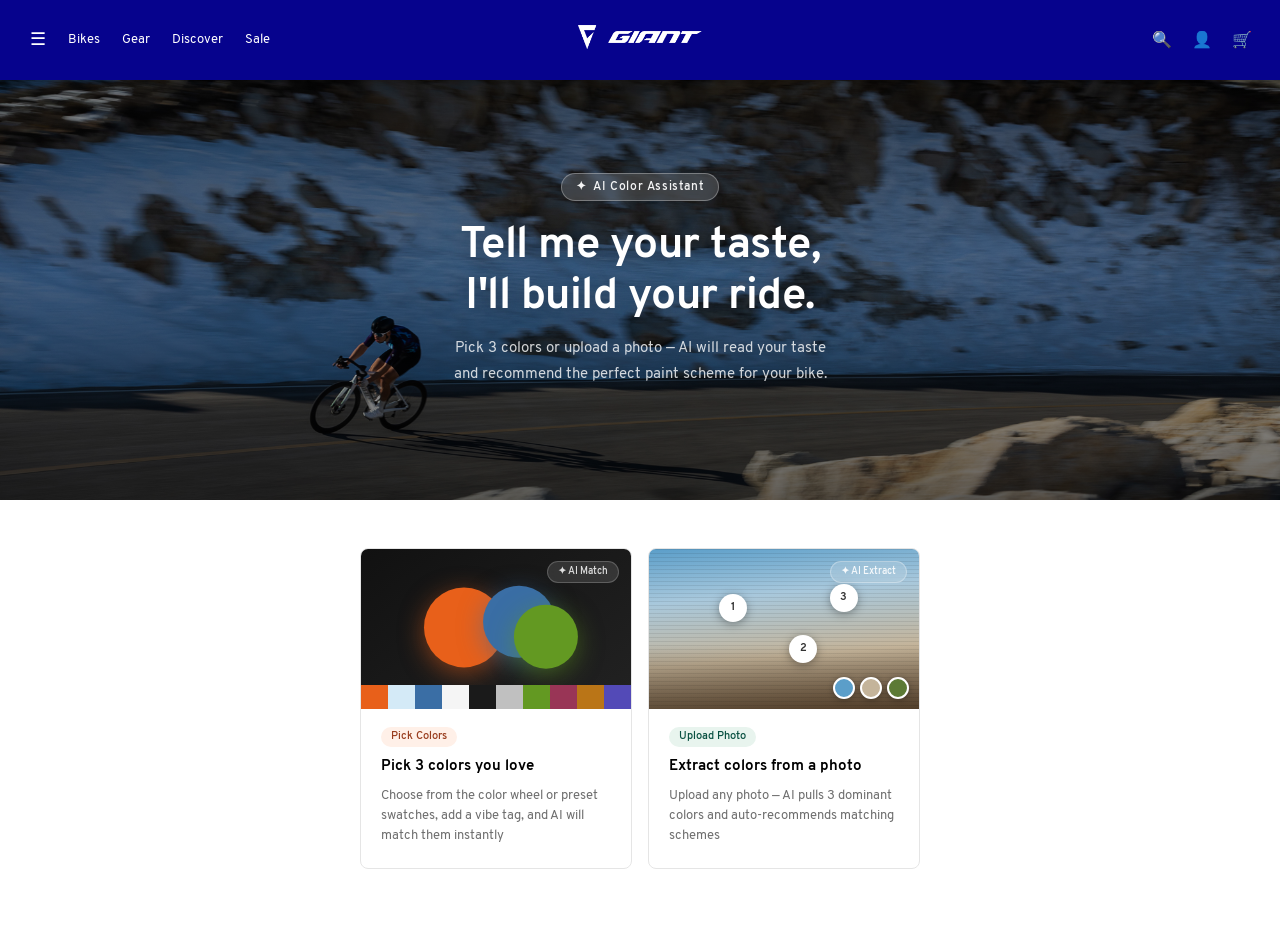
==== commit 06d05794: "Add fonts, assets, images and update bike customizer pages Co-Authored-By: Claude Sonnet 4.6 <norepl" ====
--- a/ai-color-match.html
+++ b/ai-color-match.html
@@ -5,7 +5,20 @@
 <meta name="viewport" content="width=device-width, initial-scale=1.0">
 <title>AI Color Match — Giant Custom Paint Program</title>
 <link rel="preconnect" href="https://fonts.googleapis.com">
-<link href="https://fonts.googleapis.com/css2?family=Inter:wght@300;400;500;600;700;800&display=swap" rel="stylesheet">
+<link href="https://fonts.googleapis.com/css2?family=Bebas+Neue&display=swap" rel="stylesheet">
+<style>
+  @font-face { font-family:'Overpass'; src:url('fonts/overpass-regular.ttf') format('truetype'); font-weight:400; font-style:normal; }
+  @font-face { font-family:'Overpass'; src:url('fonts/overpass-italic.ttf') format('truetype'); font-weight:400; font-style:italic; }
+  @font-face { font-family:'Overpass'; src:url('fonts/overpass-semibold.ttf') format('truetype'); font-weight:600; font-style:normal; }
+  @font-face { font-family:'Overpass'; src:url('fonts/overpass-bold.ttf') format('truetype'); font-weight:700; font-style:normal; }
+  @font-face { font-family:'Overpass'; src:url('fonts/overpass-extrabold.ttf') format('truetype'); font-weight:800; font-style:normal; }
+  @font-face { font-family:'Overpass'; src:url('fonts/overpass-heavy.ttf') format('truetype'); font-weight:900; font-style:normal; }
+  @font-face { font-family:'Open Sans'; src:url('fonts/OpenSans-Light.ttf') format('truetype'); font-weight:300; font-style:normal; }
+  @font-face { font-family:'Open Sans'; src:url('fonts/OpenSans-Regular.ttf') format('truetype'); font-weight:400; font-style:normal; }
+  @font-face { font-family:'Open Sans'; src:url('fonts/OpenSans-SemiBold.ttf') format('truetype'); font-weight:600; font-style:normal; }
+  @font-face { font-family:'Open Sans'; src:url('fonts/OpenSans-Bold.ttf') format('truetype'); font-weight:700; font-style:normal; }
+  @font-face { font-family:'Open Sans'; src:url('fonts/OpenSans-ExtraBold.ttf') format('truetype'); font-weight:800; font-style:normal; }
+</style>
 <style>
 /* ── Reset & Tokens ────────────────────────────────────── */
 *,*::before,*::after{box-sizing:border-box;margin:0;padding:0}
@@ -22,7 +35,7 @@
   --ease:cubic-bezier(.4,0,.2,1);
   --dur:.28s;
 }
-body{font-family:'Inter','Helvetica Neue',Arial,sans-serif;-webkit-font-smoothing:antialiased;background:var(--white);color:var(--black);min-height:100vh;overflow-x:hidden}
+body{font-family:'Overpass','Helvetica Neue',Arial,sans-serif;-webkit-font-smoothing:antialiased;background:var(--white);color:var(--black);min-height:100vh;overflow-x:hidden}
 button{cursor:pointer;font-family:inherit;border:none;background:none}
 input{font-family:inherit}
 svg{display:block}
@@ -35,20 +48,21 @@
 /* ── Site Nav (shared, matches bike-customizer) ─────────── */
 .site-nav{
   position:sticky;top:0;z-index:50;
-  height:var(--nav-h);background:var(--white);border-bottom:1px solid var(--gray-100);
+  height:var(--nav-h);background:rgb(6,3,141);border-bottom:none;
+  box-shadow:0 2px 8px rgba(0,0,0,.18);
   display:grid;grid-template-columns:1fr auto 1fr;align-items:center;
   padding:0 20px;flex-shrink:0;
 }
 .nav-left{display:flex;align-items:center;gap:2px;}
-.nav-hamburger{width:36px;height:36px;display:flex;align-items:center;justify-content:center;background:none;border:none;cursor:pointer;font-size:18px;color:var(--black);border-radius:4px;transition:background .12s;}
-.nav-hamburger:hover{background:var(--gray-50);}
-.nav-link{font-size:13px;font-weight:500;color:var(--black);padding:8px 10px;background:none;border:none;cursor:pointer;white-space:nowrap;border-radius:4px;transition:background .12s;}
-.nav-link:hover{background:var(--gray-50);}
+.nav-hamburger{width:36px;height:36px;display:flex;align-items:center;justify-content:center;background:none;border:none;cursor:pointer;font-size:18px;color:var(--white);border-radius:4px;transition:background .12s;}
+.nav-hamburger:hover{background:rgba(255,255,255,.12);}
+.nav-link{font-size:13px;font-weight:500;color:var(--white);padding:8px 10px;background:none;border:none;cursor:pointer;white-space:nowrap;border-radius:4px;transition:background .12s;}
+.nav-link:hover{background:rgba(255,255,255,.12);}
 .nav-center{display:flex;justify-content:center;align-items:center;}
-.nav-center img{height:60px;}
+.nav-center img{height:22px;width:auto;}
 .nav-right{display:flex;align-items:center;justify-content:flex-end;gap:4px;}
-.nav-icon{width:36px;height:36px;display:flex;align-items:center;justify-content:center;background:none;border:none;cursor:pointer;font-size:16px;color:var(--black);border-radius:4px;transition:background .12s;}
-.nav-icon:hover{background:var(--gray-50);}
+.nav-icon{width:36px;height:36px;display:flex;align-items:center;justify-content:center;background:none;border:none;cursor:pointer;font-size:16px;color:var(--white);border-radius:4px;transition:background .12s;}
+.nav-icon:hover{background:rgba(255,255,255,.12);}
 /* Back strip below nav for inner screens */
 .page-back{display:flex;align-items:center;justify-content:space-between;padding:10px 0 4px;margin-bottom:4px;}
 .btn-back-link{font-size:13px;font-weight:600;color:var(--gray-600);display:inline-flex;align-items:center;gap:5px;padding:5px 0;background:none;border:none;cursor:pointer;border-radius:3px;transition:color .15s;}
@@ -56,15 +70,15 @@
 .nav-step{font-size:11px;font-weight:600;color:var(--gray-400);letter-spacing:.05em;}
 
 /* ── Buttons ───────────────────────────────────────────── */
-.btn{display:inline-flex;align-items:center;justify-content:center;gap:8px;padding:0 20px;height:44px;border-radius:3px;font-size:13px;font-weight:700;letter-spacing:.04em;transition:all .18s;white-space:nowrap}
-.btn-primary{background:var(--black);color:var(--white)}
-.btn-primary:hover{opacity:.82}
+.btn{display:inline-flex;align-items:center;justify-content:center;gap:8px;padding:0 20px;height:44px;border-radius:32px;font-size:13px;font-weight:700;letter-spacing:.04em;transition:all .18s;white-space:nowrap;font-family:'Overpass',sans-serif;}
+.btn-primary{background:rgb(6,3,141);color:var(--white)}
+.btn-primary:hover{opacity:.85}
 .btn-primary:disabled{background:var(--gray-200);color:var(--gray-400);cursor:not-allowed}
-.btn-outline{background:var(--white);color:var(--black);border:1px solid var(--gray-200)}
-.btn-outline:hover{border-color:var(--black)}
+.btn-outline{background:var(--white);color:rgb(6,3,141);border:2px solid rgb(6,3,141)}
+.btn-outline:hover{background:rgb(6,3,141);color:var(--white)}
 .btn-ghost{color:var(--gray-600)}
 .btn-ghost:hover{color:var(--black)}
-.btn-lg{height:50px;font-size:13px;padding:0 28px;border-radius:3px;text-transform:uppercase;}
+.btn-lg{height:50px;font-size:13px;padding:0 28px;border-radius:32px;font-weight:700;letter-spacing:.04em;}
 .btn-full{width:100%}
 
 /* ── Cards ─────────────────────────────────────────────── */
@@ -82,22 +96,27 @@
    SCREEN 0 — ENTRY
 ═══════════════════════════════════════════════════════ */
 #s-entry .hero{
-  padding:64px 32px 44px;text-align:center;background:var(--white);
-  border-bottom:1px solid var(--gray-100);
-}
-#s-entry .hero h1{font-size:clamp(28px,5vw,42px);font-weight:800;line-height:1.1;letter-spacing:-.03em;margin-bottom:14px}
-#s-entry .hero p{font-size:15px;color:var(--gray-600);max-width:380px;margin:0 auto 32px;line-height:1.7}
-.entry-cards{display:grid;grid-template-columns:1fr 1fr;gap:16px;max-width:600px;margin:0 auto;padding:0 20px 60px}
+  padding:72px 32px 56px;text-align:center;
+  background:
+    linear-gradient(to bottom, rgba(0,0,0,.45) 0%, rgba(0,0,0,.25) 45%, rgba(0,0,0,.6) 100%),
+    url('images/MY27_Propel_Advanced_SL_0_ColorA_Action_Mtns_WebRes_32.jpg') center 35%/cover no-repeat;
+  border-bottom:none;
+  min-height:420px;
+  display:flex;
+  align-items:center;
+}
+#s-entry .hero h1{font-size:clamp(28px,5vw,48px);font-weight:800;line-height:1.1;letter-spacing:-.03em;margin-bottom:14px;color:var(--white);text-shadow:0 2px 20px rgba(0,0,0,.3)}
+#s-entry .hero p{font-size:15px;color:rgba(255,255,255,.8);max-width:380px;margin:0 auto 32px;line-height:1.7}
+.entry-cards{display:grid;grid-template-columns:1fr 1fr;gap:16px;max-width:600px;margin:0 auto;padding:48px 20px 72px}
 .entry-card{
-  padding:28px 20px 24px;background:var(--white);border-radius:4px;
-  border:1px solid var(--gray-100);cursor:pointer;transition:border-color .18s,transform .18s;
-  display:flex;flex-direction:column;gap:12px;text-align:left;
-}
-.entry-card:hover{border-color:var(--black);transform:translateY(-2px)}
-.entry-card-icon{
-  width:44px;height:44px;border-radius:var(--radius-md);
-  display:flex;align-items:center;justify-content:center;font-size:20px;
-}
+  padding:0;background:var(--white);border-radius:8px;
+  border:1px solid var(--gray-100);cursor:pointer;
+  transition:border-color .18s,transform .18s,box-shadow .18s;
+  display:flex;flex-direction:column;text-align:left;overflow:hidden;
+}
+.entry-card:hover{border-color:var(--gray-400);transform:translateY(-4px);box-shadow:0 16px 40px rgba(0,0,0,.12)}
+.entry-card-preview{width:100%;height:160px;position:relative;overflow:hidden;flex-shrink:0}
+.entry-card-content{padding:18px 20px 22px;display:flex;flex-direction:column;gap:10px}
 .entry-card h3{font-size:15px;font-weight:700}
 .entry-card p{font-size:13px;color:var(--gray-600);line-height:1.55}
 .entry-card .badge{font-size:11px;font-weight:600;padding:3px 10px;border-radius:var(--radius-full);width:fit-content}
@@ -292,11 +311,11 @@
 
 /* ── Step indicator ────────────────────────────────────── */
 .steps{display:flex;align-items:center;gap:0;margin-bottom:28px}
-.step-node{display:flex;align-items:center;gap:6px;font-size:13px;font-weight:500;color:var(--gray-400)}
-.step-node.done{color:var(--gray-400)}
-.step-node.active{color:var(--black)}
-.step-num{width:24px;height:24px;border-radius:50%;border:1.5px solid currentColor;display:flex;align-items:center;justify-content:center;font-size:11px;font-weight:700;flex-shrink:0}
-.step-node.done .step-num{background:var(--black);border-color:var(--black);color:var(--white)}
+.step-node{display:flex;align-items:center;gap:6px;font-size:13px;font-weight:600;color:#bbb;font-family:'Overpass',sans-serif;}
+.step-node.done{color:rgb(6,3,141)}
+.step-node.active{color:rgb(0,80,252);font-weight:700}
+.step-num{width:14px;height:14px;border-radius:50%;border:2px solid currentColor;display:flex;align-items:center;justify-content:center;font-size:0;flex-shrink:0}
+.step-node.done .step-num{background:rgb(6,3,141);border-color:rgb(6,3,141);color:var(--white);font-size:8px;}
 .step-line{flex:1;height:1px;background:var(--gray-100);margin:0 8px}
 
 /* ── Toast ─────────────────────────────────────────────── */
@@ -332,7 +351,7 @@
       <button class="nav-link">Sale</button>
     </div>
     <div class="nav-center">
-      <a href="bike-customizer.html"><img src="images/Giant_logo.svg" alt="Giant"></a>
+      <a href="bike-customizer.html"><img src="images/Giant_Horizontal_Signature_RGB_White.png" alt="Giant" style="height:36px;width:auto;"></a>
     </div>
     <div class="nav-right">
       <button class="nav-icon">&#128269;</button>
@@ -343,44 +362,77 @@
 
   <div class="hero">
     <div style="max-width:600px;margin:0 auto">
-      <div style="display:inline-flex;align-items:center;gap:6px;background:var(--gray-50);border:1px solid var(--gray-100);border-radius:var(--radius-full);padding:5px 14px;font-size:12px;font-weight:600;color:var(--gray-600);letter-spacing:.05em;margin-bottom:20px">
+      <div style="display:inline-flex;align-items:center;gap:6px;background:rgba(255,255,255,.15);border:1px solid rgba(255,255,255,.3);border-radius:var(--radius-full);padding:5px 14px;font-size:12px;font-weight:600;color:rgba(255,255,255,.95);letter-spacing:.05em;margin-bottom:20px;backdrop-filter:blur(8px)">
         ✦ &nbsp;AI Color Assistant
       </div>
       <h1 style="font-size:clamp(28px,5vw,44px);font-weight:700;line-height:1.15;letter-spacing:-.5px;margin-bottom:14px">
         Tell me your taste,<br>I'll build your ride.
       </h1>
-      <p style="font-size:15px;color:var(--gray-600);max-width:380px;margin:0 auto 36px;line-height:1.7">
+      <p style="font-size:15px;max-width:380px;margin:0 auto 36px;line-height:1.7">
         Pick 3 colors or upload a photo — AI will read your taste and recommend the perfect paint scheme for your bike.
       </p>
     </div>
   </div>
 
   <div class="entry-cards">
+
+    <!-- Card 1: Pick Colors -->
     <div class="entry-card" onclick="goto('picker')">
-      <div class="entry-card-icon" style="background:#FFF0E8">
-        <svg width="22" height="22" viewBox="0 0 22 22" fill="none">
-          <circle cx="11" cy="11" r="10" stroke="#E8601A" stroke-width="1.5"/>
-          <circle cx="11" cy="5"  r="2" fill="#E8601A"/>
-          <circle cx="17" cy="14" r="2" fill="#3A6EA5"/>
-          <circle cx="5"  cy="14" r="2" fill="#639922"/>
-        </svg>
+      <div class="entry-card-preview" style="background:linear-gradient(145deg,#111 0%,#222 100%)">
+        <!-- 3 overlapping color circles -->
+        <div style="position:absolute;width:80px;height:80px;border-radius:50%;background:#E8601A;top:50%;left:50%;transform:translate(-90%,-52%);box-shadow:0 6px 24px rgba(232,96,26,.5)"></div>
+        <div style="position:absolute;width:72px;height:72px;border-radius:50%;background:#3A6EA5;top:50%;left:50%;transform:translate(-18%,-60%);box-shadow:0 6px 24px rgba(58,110,165,.5)"></div>
+        <div style="position:absolute;width:64px;height:64px;border-radius:50%;background:#639922;top:50%;left:50%;transform:translate(28%,-38%);box-shadow:0 6px 24px rgba(99,153,34,.5)"></div>
+        <!-- AI sparkle label -->
+        <div style="position:absolute;top:12px;right:12px;background:rgba(255,255,255,.12);border:1px solid rgba(255,255,255,.2);border-radius:999px;padding:3px 10px;font-size:10px;font-weight:600;color:rgba(255,255,255,.85);backdrop-filter:blur(6px)">✦ AI Match</div>
+        <!-- Giant color swatch strip at bottom -->
+        <div style="position:absolute;bottom:0;left:0;right:0;display:flex;height:24px">
+          <div style="flex:1;background:#E8601A"></div>
+          <div style="flex:1;background:#D4EAF7"></div>
+          <div style="flex:1;background:#3A6EA5"></div>
+          <div style="flex:1;background:#F5F5F5"></div>
+          <div style="flex:1;background:#1A1A1A"></div>
+          <div style="flex:1;background:#C0C0C0"></div>
+          <div style="flex:1;background:#639922"></div>
+          <div style="flex:1;background:#993556"></div>
+          <div style="flex:1;background:#BA7517"></div>
+          <div style="flex:1;background:#534AB7"></div>
+        </div>
       </div>
-      <div class="badge" style="background:#FFF0E8;color:#993C1D">Pick Colors</div>
-      <h3>Pick 3 colors you love</h3>
-      <p>Choose from the color wheel or preset swatches, add a vibe tag, and AI will match them instantly</p>
-    </div>
+      <div class="entry-card-content">
+        <div class="badge" style="background:#FFF0E8;color:#993C1D">Pick Colors</div>
+        <h3>Pick 3 colors you love</h3>
+        <p>Choose from the color wheel or preset swatches, add a vibe tag, and AI will match them instantly</p>
+      </div>
+    </div>
+
+    <!-- Card 2: Upload Photo -->
     <div class="entry-card" onclick="goto('photo')">
-      <div class="entry-card-icon" style="background:#E8F4EE">
-        <svg width="22" height="22" viewBox="0 0 22 22" fill="none">
-          <rect x="2" y="5" width="18" height="14" rx="3" stroke="#0F6E56" stroke-width="1.5"/>
-          <circle cx="11" cy="12" r="3.5" stroke="#0F6E56" stroke-width="1.5"/>
-          <path d="M8 5L9.5 3h3L14 5" stroke="#0F6E56" stroke-width="1.5" stroke-linecap="round"/>
-        </svg>
+      <div class="entry-card-preview" style="background:linear-gradient(175deg,#5B9EC9 0%,#A8C8DC 30%,#C4B49A 65%,#7A6248 100%);position:relative">
+        <!-- Ground shadow -->
+        <div style="position:absolute;bottom:0;left:0;right:0;height:40%;background:linear-gradient(to top,rgba(40,25,10,.5),transparent)"></div>
+        <!-- Dotted scan lines effect -->
+        <div style="position:absolute;inset:0;opacity:.08;background:repeating-linear-gradient(0deg,transparent,transparent 3px,#000 3px,#000 4px)"></div>
+        <!-- 3 sample pins -->
+        <div style="position:absolute;top:28%;left:26%;width:28px;height:28px;border-radius:50%;background:#fff;display:flex;align-items:center;justify-content:center;font-size:11px;font-weight:700;color:#333;box-shadow:0 2px 10px rgba(0,0,0,.35)">1</div>
+        <div style="position:absolute;top:54%;left:52%;width:28px;height:28px;border-radius:50%;background:#fff;display:flex;align-items:center;justify-content:center;font-size:11px;font-weight:700;color:#333;box-shadow:0 2px 10px rgba(0,0,0,.35)">2</div>
+        <div style="position:absolute;top:22%;left:67%;width:28px;height:28px;border-radius:50%;background:#fff;display:flex;align-items:center;justify-content:center;font-size:11px;font-weight:700;color:#333;box-shadow:0 2px 10px rgba(0,0,0,.35)">3</div>
+        <!-- Extracted color swatches bottom-right -->
+        <div style="position:absolute;bottom:10px;right:10px;display:flex;gap:5px;align-items:center">
+          <div style="width:22px;height:22px;border-radius:50%;background:#5B9EC9;border:2.5px solid #fff;box-shadow:0 1px 6px rgba(0,0,0,.3)"></div>
+          <div style="width:22px;height:22px;border-radius:50%;background:#C4B49A;border:2.5px solid #fff;box-shadow:0 1px 6px rgba(0,0,0,.3)"></div>
+          <div style="width:22px;height:22px;border-radius:50%;background:#5C7A35;border:2.5px solid #fff;box-shadow:0 1px 6px rgba(0,0,0,.3)"></div>
+        </div>
+        <!-- AI label -->
+        <div style="position:absolute;top:12px;right:12px;background:rgba(255,255,255,.15);border:1px solid rgba(255,255,255,.3);border-radius:999px;padding:3px 10px;font-size:10px;font-weight:600;color:rgba(255,255,255,.9);backdrop-filter:blur(6px)">✦ AI Extract</div>
       </div>
-      <div class="badge" style="background:#E8F4EE;color:#085041">Upload Photo</div>
-      <h3>Extract colors from a photo</h3>
-      <p>Upload any photo — AI pulls 3 dominant colors and auto-recommends matching schemes</p>
-    </div>
+      <div class="entry-card-content">
+        <div class="badge" style="background:#E8F4EE;color:#085041">Upload Photo</div>
+        <h3>Extract colors from a photo</h3>
+        <p>Upload any photo — AI pulls 3 dominant colors and auto-recommends matching schemes</p>
+      </div>
+    </div>
+
   </div>
 </section>
 
@@ -397,7 +449,7 @@
       <button class="nav-link">Sale</button>
     </div>
     <div class="nav-center">
-      <a href="bike-customizer.html"><img src="images/Giant_logo.svg" alt="Giant"></a>
+      <a href="bike-customizer.html"><img src="images/Giant_Horizontal_Signature_RGB_White.png" alt="Giant" style="height:36px;width:auto;"></a>
     </div>
     <div class="nav-right">
       <button class="nav-icon">&#128269;</button>
@@ -472,7 +524,7 @@
       <button class="nav-link">Sale</button>
     </div>
     <div class="nav-center">
-      <a href="bike-customizer.html"><img src="images/Giant_logo.svg" alt="Giant"></a>
+      <a href="bike-customizer.html"><img src="images/Giant_Horizontal_Signature_RGB_White.png" alt="Giant" style="height:36px;width:auto;"></a>
     </div>
     <div class="nav-right">
       <button class="nav-icon">&#128269;</button>
@@ -560,7 +612,7 @@
       <button class="nav-link">Sale</button>
     </div>
     <div class="nav-center">
-      <a href="bike-customizer.html"><img src="images/Giant_logo.svg" alt="Giant"></a>
+      <a href="bike-customizer.html"><img src="images/Giant_Horizontal_Signature_RGB_White.png" alt="Giant" style="height:36px;width:auto;"></a>
     </div>
     <div class="nav-right">
       <button class="nav-icon">&#128269;</button>
@@ -614,7 +666,7 @@
       <button class="nav-link">Sale</button>
     </div>
     <div class="nav-center">
-      <a href="bike-customizer.html"><img src="images/Giant_logo.svg" alt="Giant"></a>
+      <a href="bike-customizer.html"><img src="images/Giant_Horizontal_Signature_RGB_White.png" alt="Giant" style="height:36px;width:auto;"></a>
     </div>
     <div class="nav-right">
       <button class="nav-icon">&#128269;</button>
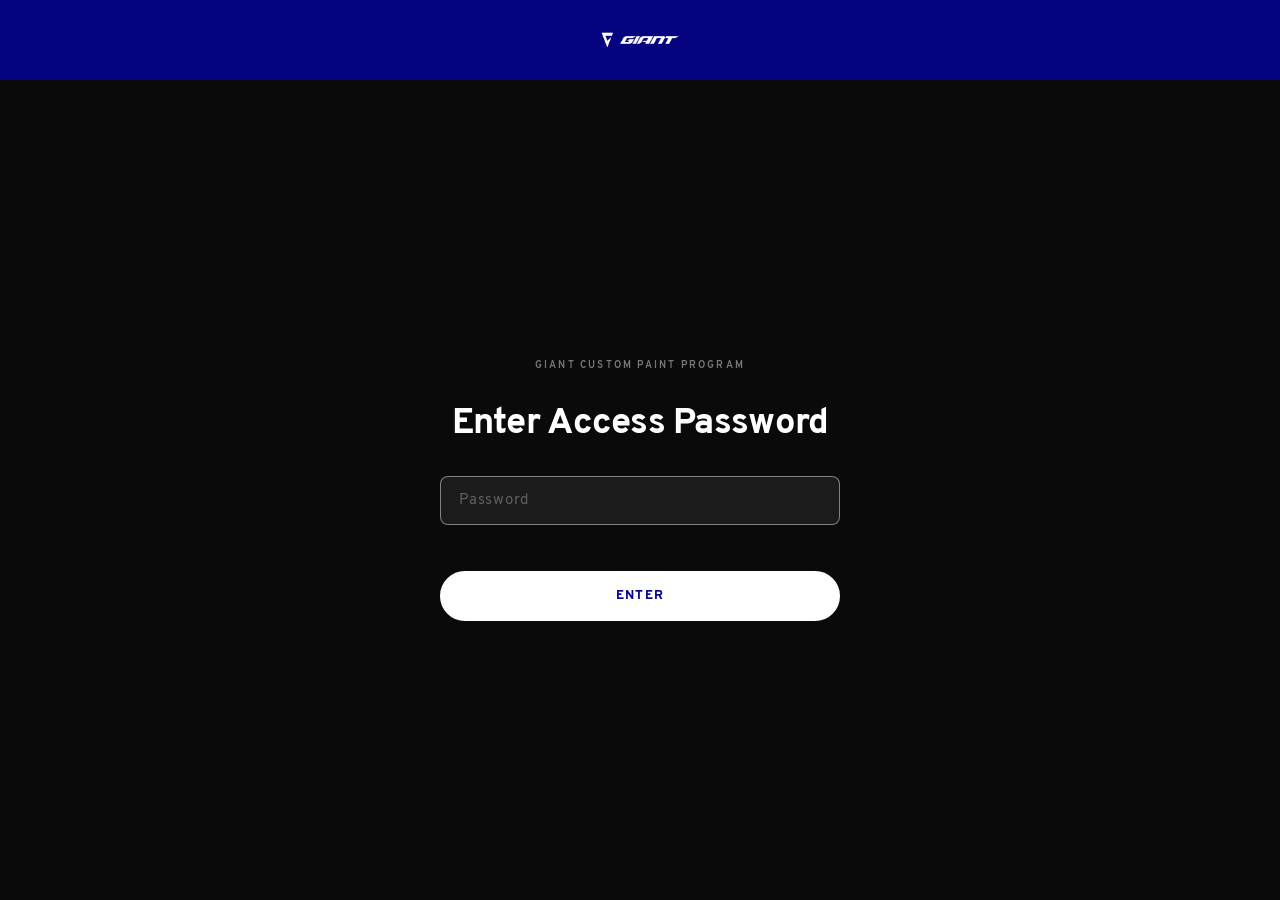
==== commit 74f98933: "Add SHA-256 password gate to protect all pages Co-Authored-By: Claude Sonnet 4.6 <noreply@anthropic." ====
--- a/ai-color-match.html
+++ b/ai-color-match.html
@@ -1,6 +1,7 @@
 <!DOCTYPE html>
 <html lang="en">
 <head>
+<script>if(!sessionStorage.getItem('auth')){location.replace('index.html?redirect='+encodeURIComponent(location.pathname.split('/').pop()))}</script>
 <meta charset="UTF-8">
 <meta name="viewport" content="width=device-width, initial-scale=1.0">
 <title>AI Color Match — Giant Custom Paint Program</title>
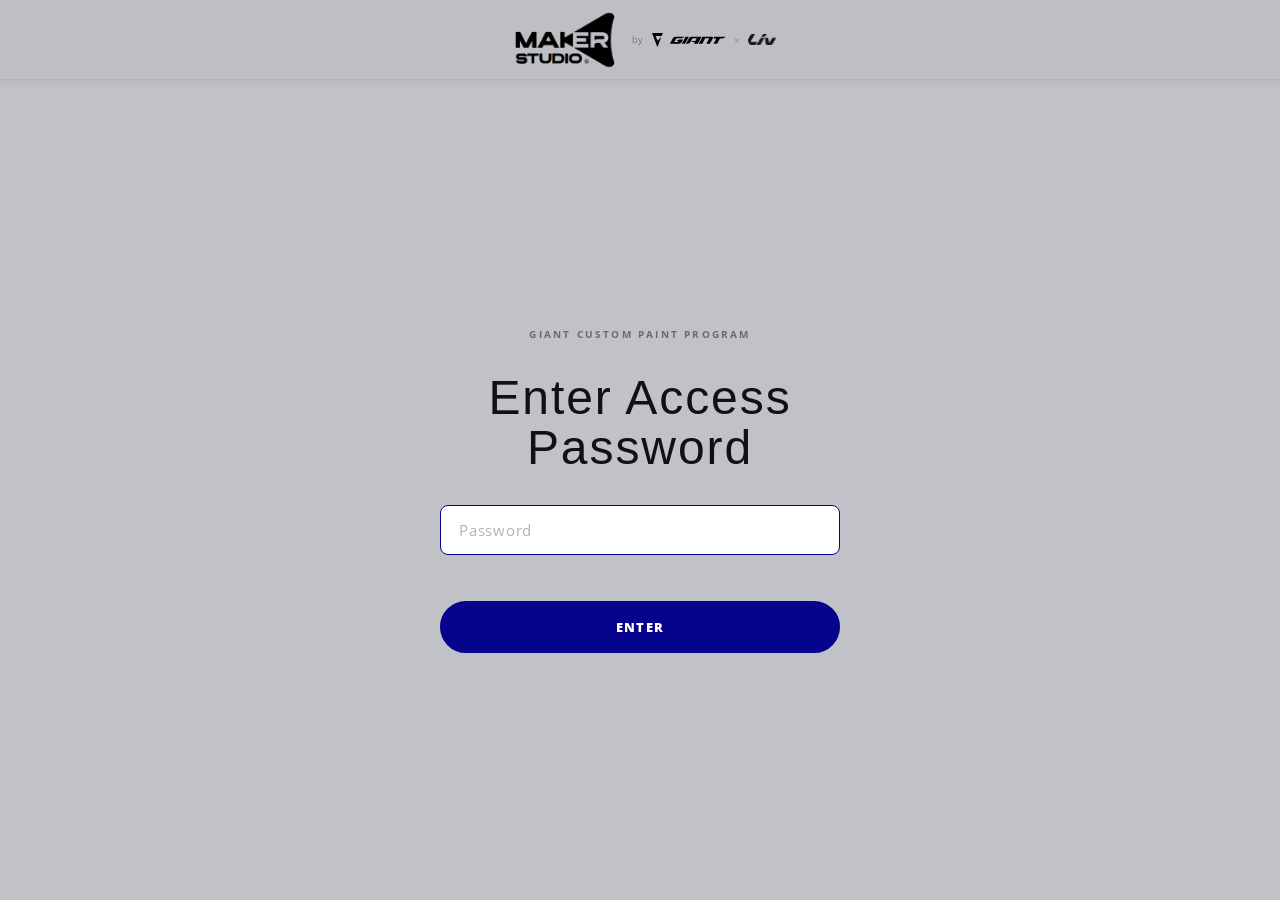
==== commit f2a9978c: "Add chat widget, block search engines, update logo assets - Move Giant AI chat widget from index.htm" ====
--- a/ai-color-match.html
+++ b/ai-color-match.html
@@ -3,18 +3,13 @@
 <head>
 <script>if(!sessionStorage.getItem('auth')){location.replace('index.html?redirect='+encodeURIComponent(location.pathname.split('/').pop()))}</script>
 <meta charset="UTF-8">
+<meta name="robots" content="noindex, nofollow">
 <meta name="viewport" content="width=device-width, initial-scale=1.0">
 <title>AI Color Match — Giant Custom Paint Program</title>
 <link rel="preconnect" href="https://fonts.googleapis.com">
 <link href="https://fonts.googleapis.com/css2?family=Bebas+Neue&display=swap" rel="stylesheet">
 <style>
-  @font-face { font-family:'Overpass'; src:url('fonts/overpass-regular.ttf') format('truetype'); font-weight:400; font-style:normal; }
-  @font-face { font-family:'Overpass'; src:url('fonts/overpass-italic.ttf') format('truetype'); font-weight:400; font-style:italic; }
-  @font-face { font-family:'Overpass'; src:url('fonts/overpass-semibold.ttf') format('truetype'); font-weight:600; font-style:normal; }
-  @font-face { font-family:'Overpass'; src:url('fonts/overpass-bold.ttf') format('truetype'); font-weight:700; font-style:normal; }
-  @font-face { font-family:'Overpass'; src:url('fonts/overpass-extrabold.ttf') format('truetype'); font-weight:800; font-style:normal; }
-  @font-face { font-family:'Overpass'; src:url('fonts/overpass-heavy.ttf') format('truetype'); font-weight:900; font-style:normal; }
-  @font-face { font-family:'Open Sans'; src:url('fonts/OpenSans-Light.ttf') format('truetype'); font-weight:300; font-style:normal; }
+@font-face { font-family:'Open Sans'; src:url('fonts/OpenSans-Light.ttf') format('truetype'); font-weight:300; font-style:normal; }
   @font-face { font-family:'Open Sans'; src:url('fonts/OpenSans-Regular.ttf') format('truetype'); font-weight:400; font-style:normal; }
   @font-face { font-family:'Open Sans'; src:url('fonts/OpenSans-SemiBold.ttf') format('truetype'); font-weight:600; font-style:normal; }
   @font-face { font-family:'Open Sans'; src:url('fonts/OpenSans-Bold.ttf') format('truetype'); font-weight:700; font-style:normal; }
@@ -36,7 +31,7 @@
   --ease:cubic-bezier(.4,0,.2,1);
   --dur:.28s;
 }
-body{font-family:'Overpass','Helvetica Neue',Arial,sans-serif;-webkit-font-smoothing:antialiased;background:var(--white);color:var(--black);min-height:100vh;overflow-x:hidden}
+body{font-family:'Open Sans','Helvetica Neue',sans-serif;-webkit-font-smoothing:antialiased;background:var(--white);color:var(--black);min-height:100vh;overflow-x:hidden}
 button{cursor:pointer;font-family:inherit;border:none;background:none}
 input{font-family:inherit}
 svg{display:block}
@@ -49,21 +44,23 @@
 /* ── Site Nav (shared, matches bike-customizer) ─────────── */
 .site-nav{
   position:sticky;top:0;z-index:50;
-  height:var(--nav-h);background:rgb(6,3,141);border-bottom:none;
-  box-shadow:0 2px 8px rgba(0,0,0,.18);
+  height:var(--nav-h);background:#BEBFC4;border-bottom:1px solid rgba(0,0,0,.08);
+  box-shadow:0 2px 8px rgba(0,0,0,.06);
   display:grid;grid-template-columns:1fr auto 1fr;align-items:center;
   padding:0 20px;flex-shrink:0;
 }
-.nav-left{display:flex;align-items:center;gap:2px;}
-.nav-hamburger{width:36px;height:36px;display:flex;align-items:center;justify-content:center;background:none;border:none;cursor:pointer;font-size:18px;color:var(--white);border-radius:4px;transition:background .12s;}
-.nav-hamburger:hover{background:rgba(255,255,255,.12);}
-.nav-link{font-size:13px;font-weight:500;color:var(--white);padding:8px 10px;background:none;border:none;cursor:pointer;white-space:nowrap;border-radius:4px;transition:background .12s;}
-.nav-link:hover{background:rgba(255,255,255,.12);}
-.nav-center{display:flex;justify-content:center;align-items:center;}
-.nav-center img{height:22px;width:auto;}
+.nav-left{display:flex;align-items:center;gap:4px;}
+.nav-center{display:flex;align-items:center;justify-content:center;gap:2px;}
 .nav-right{display:flex;align-items:center;justify-content:flex-end;gap:4px;}
-.nav-icon{width:36px;height:36px;display:flex;align-items:center;justify-content:center;background:none;border:none;cursor:pointer;font-size:16px;color:var(--white);border-radius:4px;transition:background .12s;}
-.nav-icon:hover{background:rgba(255,255,255,.12);}
+.nav-brand-lockup{display:flex;align-items:flex-end;gap:8px;white-space:nowrap;margin-right:8px;}
+.brand-maker-img{height:56px;width:auto;display:block;}
+.brand-by{font-size:9px;font-weight:500;color:rgba(0,0,0,.4);letter-spacing:.06em;margin-bottom:2px;}
+.brand-giant-img{height:14px;width:auto;display:block;}
+.brand-liv-img{height:14px;width:auto;display:block;}
+.nav-link{font-family:'Open Sans',sans-serif;font-size:13px;font-weight:700;color:var(--black);padding:8px 10px;background:none;border:none;cursor:pointer;white-space:nowrap;border-radius:4px;transition:background .12s;}
+.nav-link:hover{background:rgba(0,0,0,.06);}
+.nav-icon{width:36px;height:36px;display:flex;align-items:center;justify-content:center;background:none;border:none;cursor:pointer;font-size:16px;color:var(--black);border-radius:4px;transition:background .12s;}
+.nav-icon:hover{background:rgba(0,0,0,.06);}
 /* Back strip below nav for inner screens */
 .page-back{display:flex;align-items:center;justify-content:space-between;padding:10px 0 4px;margin-bottom:4px;}
 .btn-back-link{font-size:13px;font-weight:600;color:var(--gray-600);display:inline-flex;align-items:center;gap:5px;padding:5px 0;background:none;border:none;cursor:pointer;border-radius:3px;transition:color .15s;}
@@ -71,7 +68,7 @@
 .nav-step{font-size:11px;font-weight:600;color:var(--gray-400);letter-spacing:.05em;}
 
 /* ── Buttons ───────────────────────────────────────────── */
-.btn{display:inline-flex;align-items:center;justify-content:center;gap:8px;padding:0 20px;height:44px;border-radius:32px;font-size:13px;font-weight:700;letter-spacing:.04em;transition:all .18s;white-space:nowrap;font-family:'Overpass',sans-serif;}
+.btn{display:inline-flex;align-items:center;justify-content:center;gap:8px;padding:0 20px;height:44px;border-radius:32px;font-size:13px;font-weight:700;letter-spacing:.04em;transition:all .18s;white-space:nowrap;font-family:'Open Sans',sans-serif;}
 .btn-primary{background:rgb(6,3,141);color:var(--white)}
 .btn-primary:hover{opacity:.85}
 .btn-primary:disabled{background:var(--gray-200);color:var(--gray-400);cursor:not-allowed}
@@ -312,7 +309,7 @@
 
 /* ── Step indicator ────────────────────────────────────── */
 .steps{display:flex;align-items:center;gap:0;margin-bottom:28px}
-.step-node{display:flex;align-items:center;gap:6px;font-size:13px;font-weight:600;color:#bbb;font-family:'Overpass',sans-serif;}
+.step-node{display:flex;align-items:center;gap:6px;font-size:13px;font-weight:600;color:#bbb;font-family:'Open Sans',sans-serif;}
 .step-node.done{color:rgb(6,3,141)}
 .step-node.active{color:rgb(0,80,252);font-weight:700}
 .step-num{width:14px;height:14px;border-radius:50%;border:2px solid currentColor;display:flex;align-items:center;justify-content:center;font-size:0;flex-shrink:0}
@@ -345,14 +342,18 @@
 <section id="s-entry" class="screen active">
   <nav class="site-nav">
     <div class="nav-left">
-      <button class="nav-hamburger">&#9776;</button>
+      <div class="nav-brand-lockup">
+        <img src="assets/Logo/logo_maker_studio.png" class="brand-maker-img" alt="Maker Studio">
+        <span class="brand-by">by</span>
+        <img src="assets/Logo/Giant_Logotype_RGB_Black.png" class="brand-giant-img" alt="Giant">
+        <img src="assets/Logo/Liv_Logotype_black.png" class="brand-liv-img" alt="Liv">
+      </div>
+    </div>
+    <div class="nav-center">
       <button class="nav-link">Bikes</button>
       <button class="nav-link">Gear</button>
       <button class="nav-link">Discover</button>
       <button class="nav-link">Sale</button>
-    </div>
-    <div class="nav-center">
-      <a href="bike-customizer.html"><img src="images/Giant_Horizontal_Signature_RGB_White.png" alt="Giant" style="height:36px;width:auto;"></a>
     </div>
     <div class="nav-right">
       <button class="nav-icon">&#128269;</button>
@@ -366,7 +367,7 @@
       <div style="display:inline-flex;align-items:center;gap:6px;background:rgba(255,255,255,.15);border:1px solid rgba(255,255,255,.3);border-radius:var(--radius-full);padding:5px 14px;font-size:12px;font-weight:600;color:rgba(255,255,255,.95);letter-spacing:.05em;margin-bottom:20px;backdrop-filter:blur(8px)">
         ✦ &nbsp;AI Color Assistant
       </div>
-      <h1 style="font-size:clamp(28px,5vw,44px);font-weight:700;line-height:1.15;letter-spacing:-.5px;margin-bottom:14px">
+      <h1 style="font-family:'Bebas Neue',sans-serif;font-size:clamp(40px,6vw,64px);font-weight:400;line-height:1.05;letter-spacing:.04em;margin-bottom:14px">
         Tell me your taste,<br>I'll build your ride.
       </h1>
       <p style="font-size:15px;max-width:380px;margin:0 auto 36px;line-height:1.7">
@@ -443,14 +444,18 @@
 <section id="s-picker" class="screen">
   <nav class="site-nav">
     <div class="nav-left">
-      <button class="nav-hamburger">&#9776;</button>
+      <div class="nav-brand-lockup">
+        <img src="assets/Logo/logo_maker_studio.png" class="brand-maker-img" alt="Maker Studio">
+        <span class="brand-by">by</span>
+        <img src="assets/Logo/Giant_Logotype_RGB_Black.png" class="brand-giant-img" alt="Giant">
+        <img src="assets/Logo/Liv_Logotype_black.png" class="brand-liv-img" alt="Liv">
+      </div>
+    </div>
+    <div class="nav-center">
       <button class="nav-link">Bikes</button>
       <button class="nav-link">Gear</button>
       <button class="nav-link">Discover</button>
       <button class="nav-link">Sale</button>
-    </div>
-    <div class="nav-center">
-      <a href="bike-customizer.html"><img src="images/Giant_Horizontal_Signature_RGB_White.png" alt="Giant" style="height:36px;width:auto;"></a>
     </div>
     <div class="nav-right">
       <button class="nav-icon">&#128269;</button>
@@ -518,14 +523,18 @@
 <section id="s-photo" class="screen">
   <nav class="site-nav">
     <div class="nav-left">
-      <button class="nav-hamburger">&#9776;</button>
+      <div class="nav-brand-lockup">
+        <img src="assets/Logo/logo_maker_studio.png" class="brand-maker-img" alt="Maker Studio">
+        <span class="brand-by">by</span>
+        <img src="assets/Logo/Giant_Logotype_RGB_Black.png" class="brand-giant-img" alt="Giant">
+        <img src="assets/Logo/Liv_Logotype_black.png" class="brand-liv-img" alt="Liv">
+      </div>
+    </div>
+    <div class="nav-center">
       <button class="nav-link">Bikes</button>
       <button class="nav-link">Gear</button>
       <button class="nav-link">Discover</button>
       <button class="nav-link">Sale</button>
-    </div>
-    <div class="nav-center">
-      <a href="bike-customizer.html"><img src="images/Giant_Horizontal_Signature_RGB_White.png" alt="Giant" style="height:36px;width:auto;"></a>
     </div>
     <div class="nav-right">
       <button class="nav-icon">&#128269;</button>
@@ -606,14 +615,18 @@
 <section id="s-results" class="screen">
   <nav class="site-nav">
     <div class="nav-left">
-      <button class="nav-hamburger">&#9776;</button>
+      <div class="nav-brand-lockup">
+        <img src="assets/Logo/logo_maker_studio.png" class="brand-maker-img" alt="Maker Studio">
+        <span class="brand-by">by</span>
+        <img src="assets/Logo/Giant_Logotype_RGB_Black.png" class="brand-giant-img" alt="Giant">
+        <img src="assets/Logo/Liv_Logotype_black.png" class="brand-liv-img" alt="Liv">
+      </div>
+    </div>
+    <div class="nav-center">
       <button class="nav-link">Bikes</button>
       <button class="nav-link">Gear</button>
       <button class="nav-link">Discover</button>
       <button class="nav-link">Sale</button>
-    </div>
-    <div class="nav-center">
-      <a href="bike-customizer.html"><img src="images/Giant_Horizontal_Signature_RGB_White.png" alt="Giant" style="height:36px;width:auto;"></a>
     </div>
     <div class="nav-right">
       <button class="nav-icon">&#128269;</button>
@@ -660,14 +673,18 @@
 <section id="s-applied" class="screen">
   <nav class="site-nav">
     <div class="nav-left">
-      <button class="nav-hamburger">&#9776;</button>
+      <div class="nav-brand-lockup">
+        <img src="assets/Logo/logo_maker_studio.png" class="brand-maker-img" alt="Maker Studio">
+        <span class="brand-by">by</span>
+        <img src="assets/Logo/Giant_Logotype_RGB_Black.png" class="brand-giant-img" alt="Giant">
+        <img src="assets/Logo/Liv_Logotype_black.png" class="brand-liv-img" alt="Liv">
+      </div>
+    </div>
+    <div class="nav-center">
       <button class="nav-link">Bikes</button>
       <button class="nav-link">Gear</button>
       <button class="nav-link">Discover</button>
       <button class="nav-link">Sale</button>
-    </div>
-    <div class="nav-center">
-      <a href="bike-customizer.html"><img src="images/Giant_Horizontal_Signature_RGB_White.png" alt="Giant" style="height:36px;width:auto;"></a>
     </div>
     <div class="nav-right">
       <button class="nav-icon">&#128269;</button>
